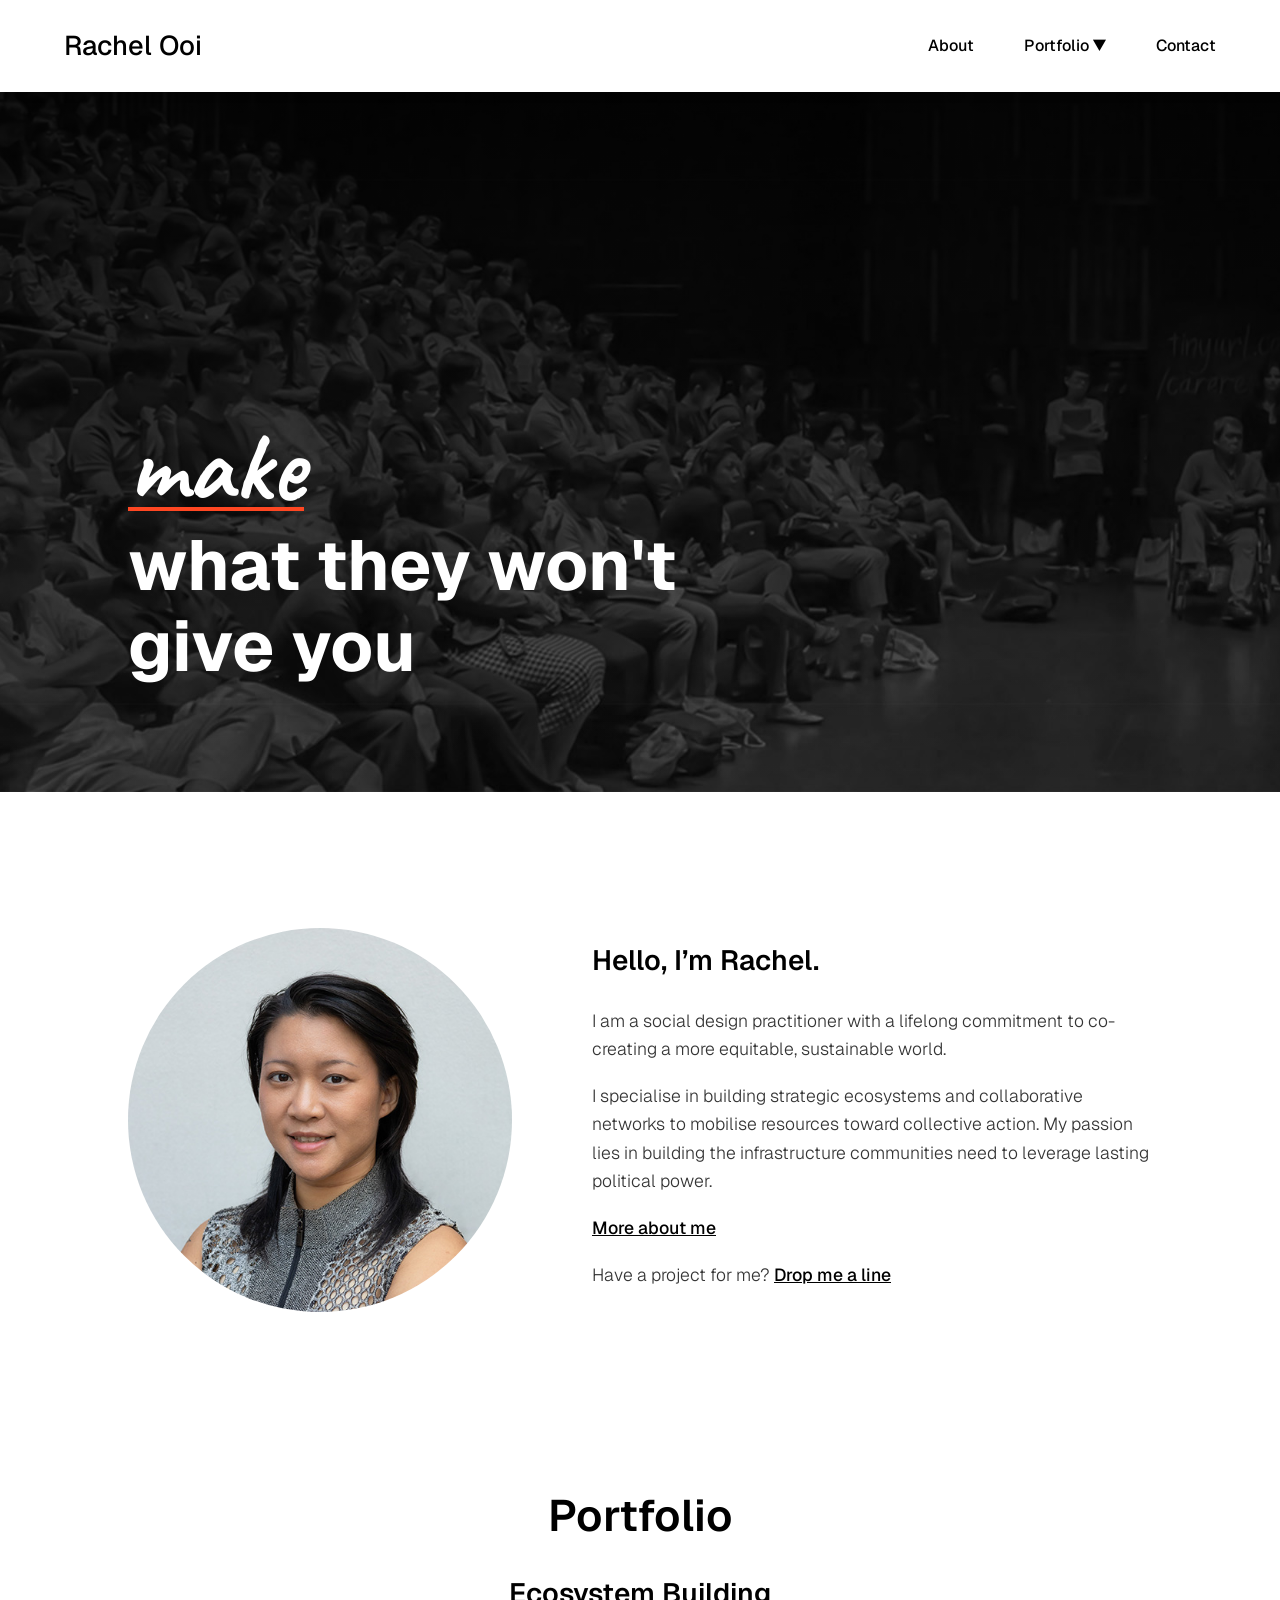
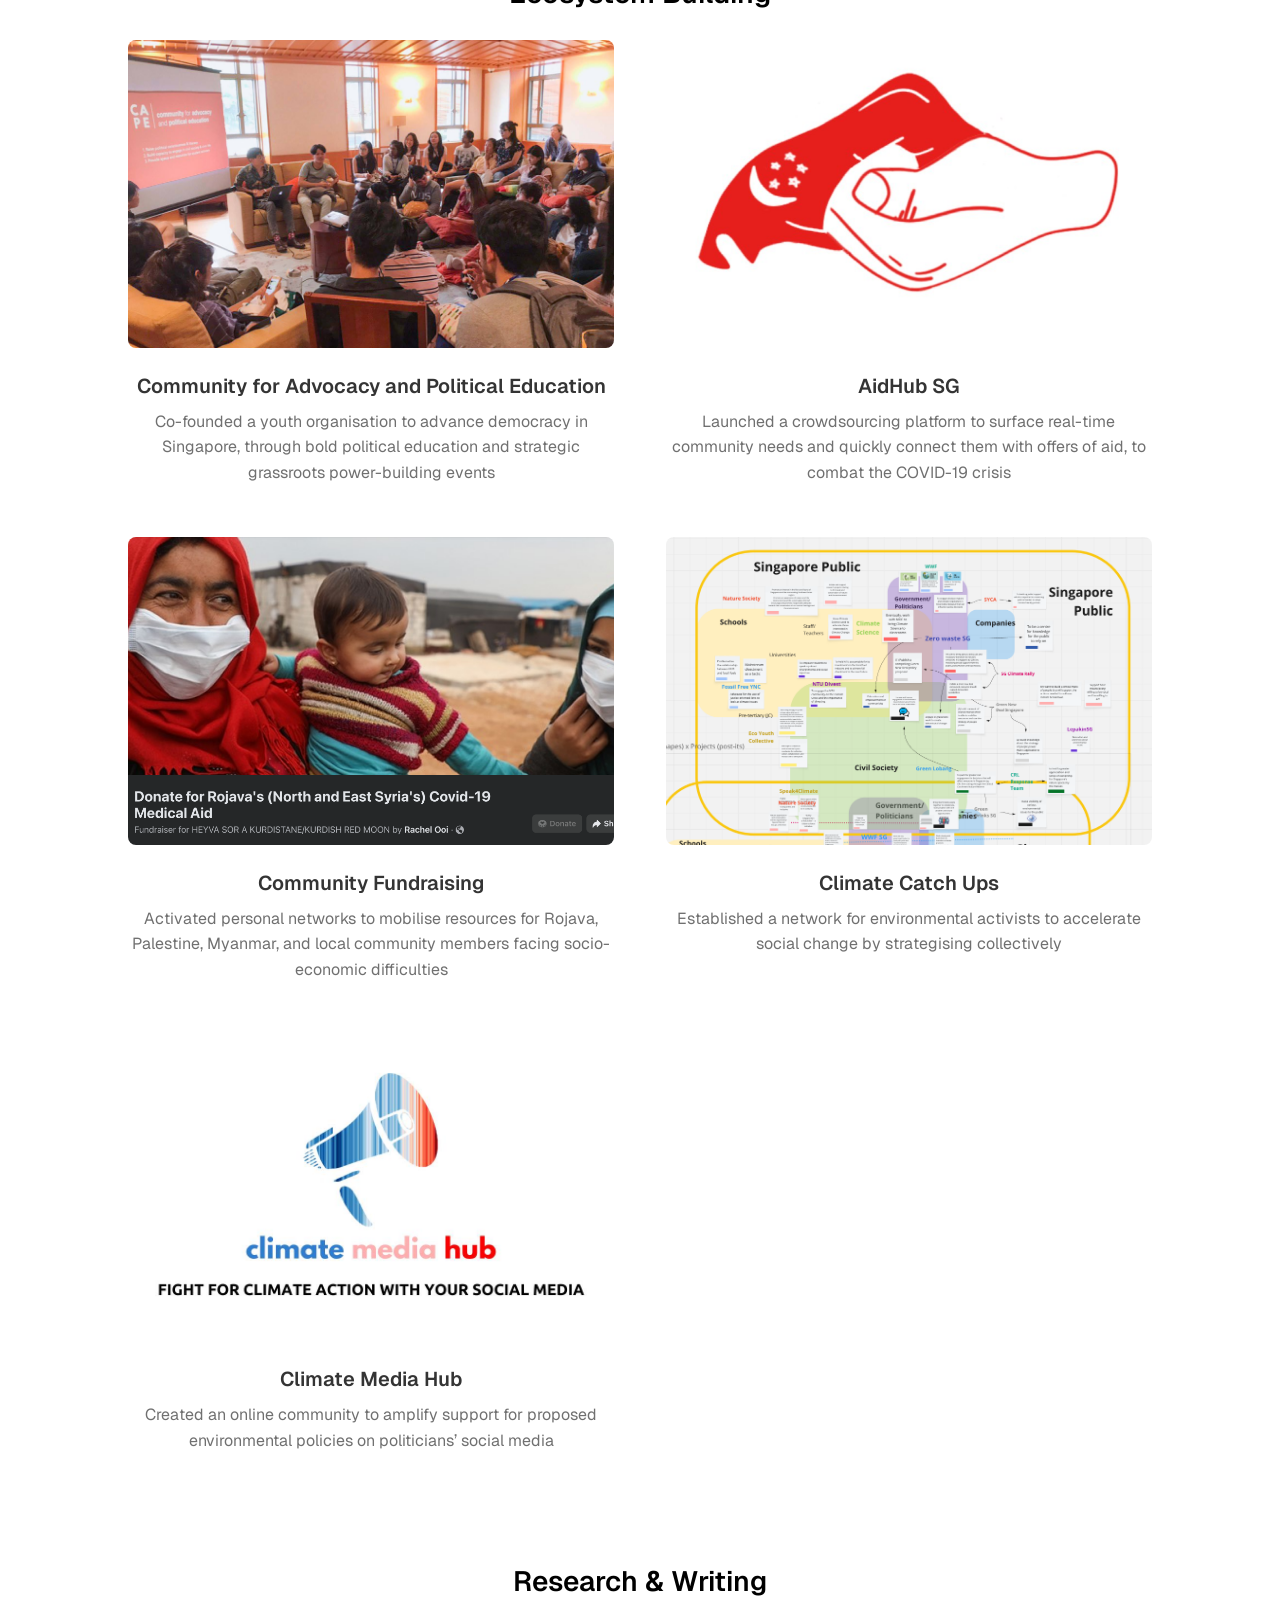
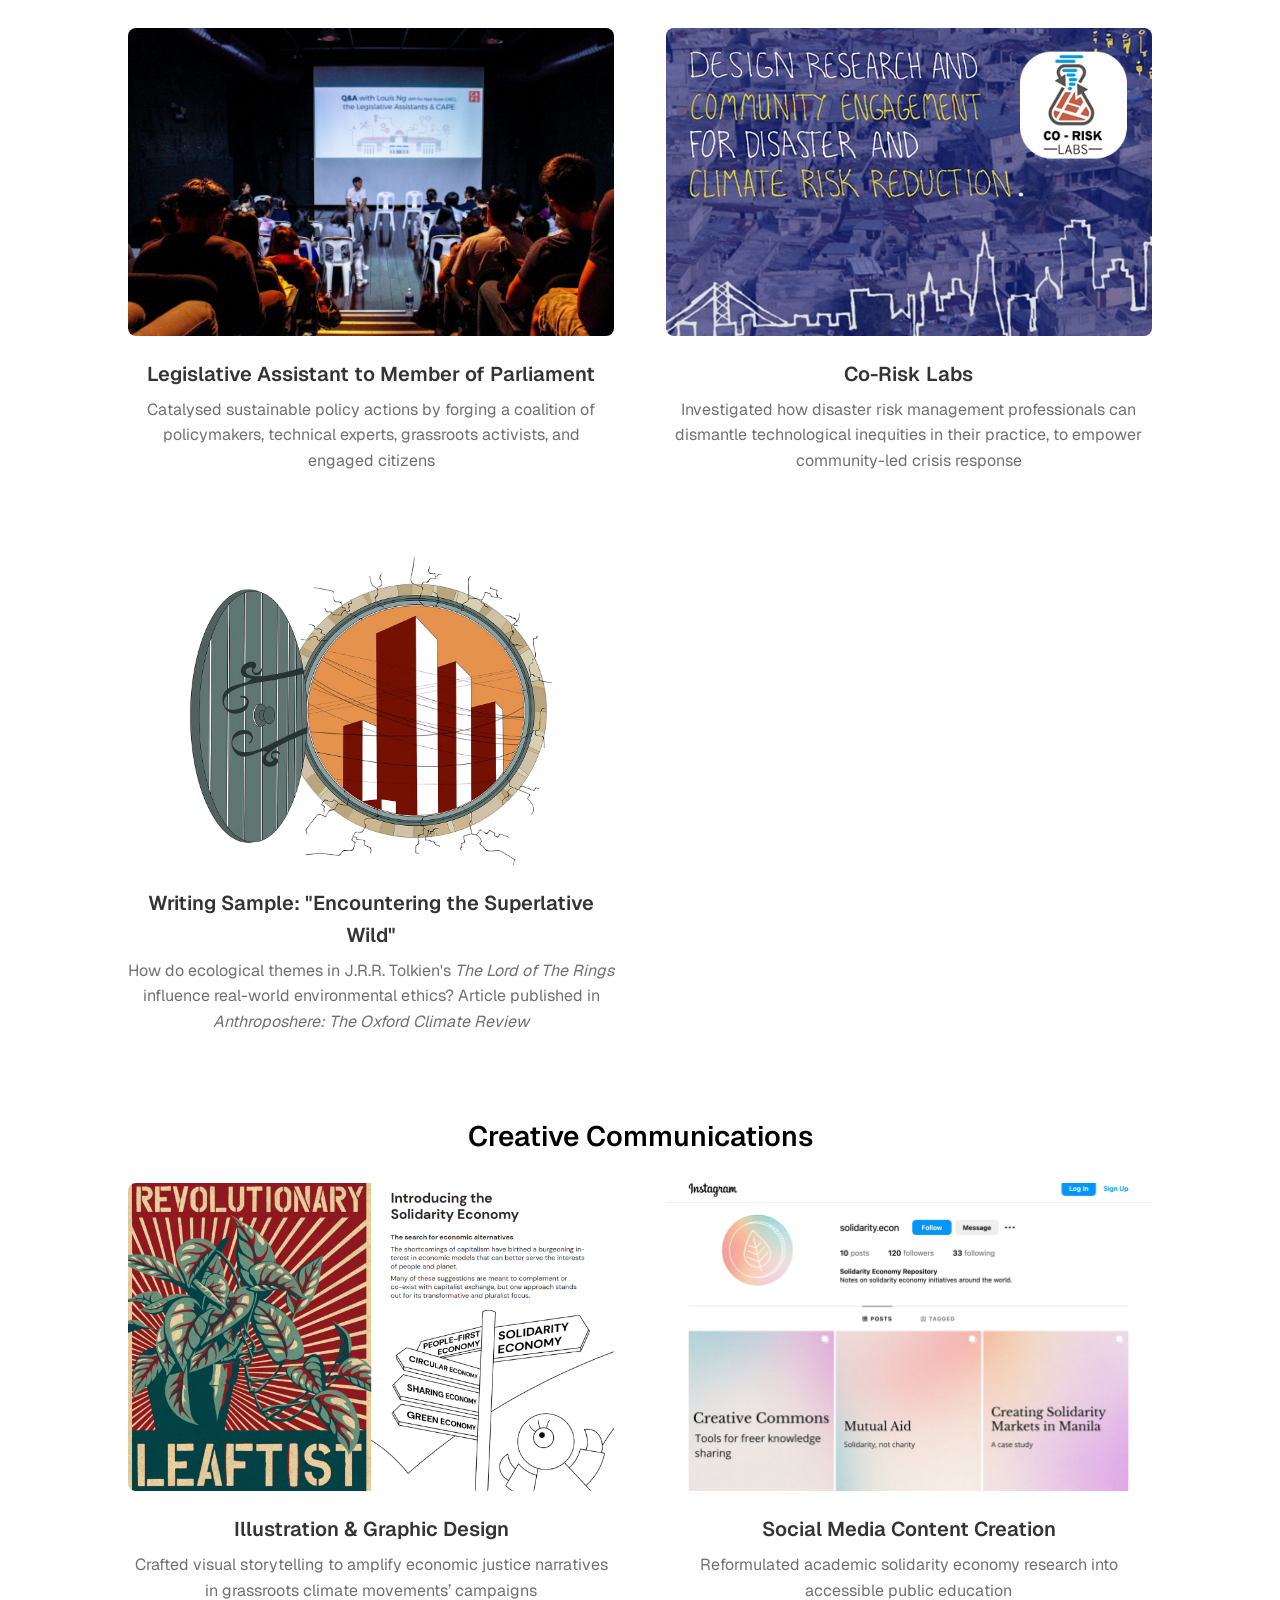
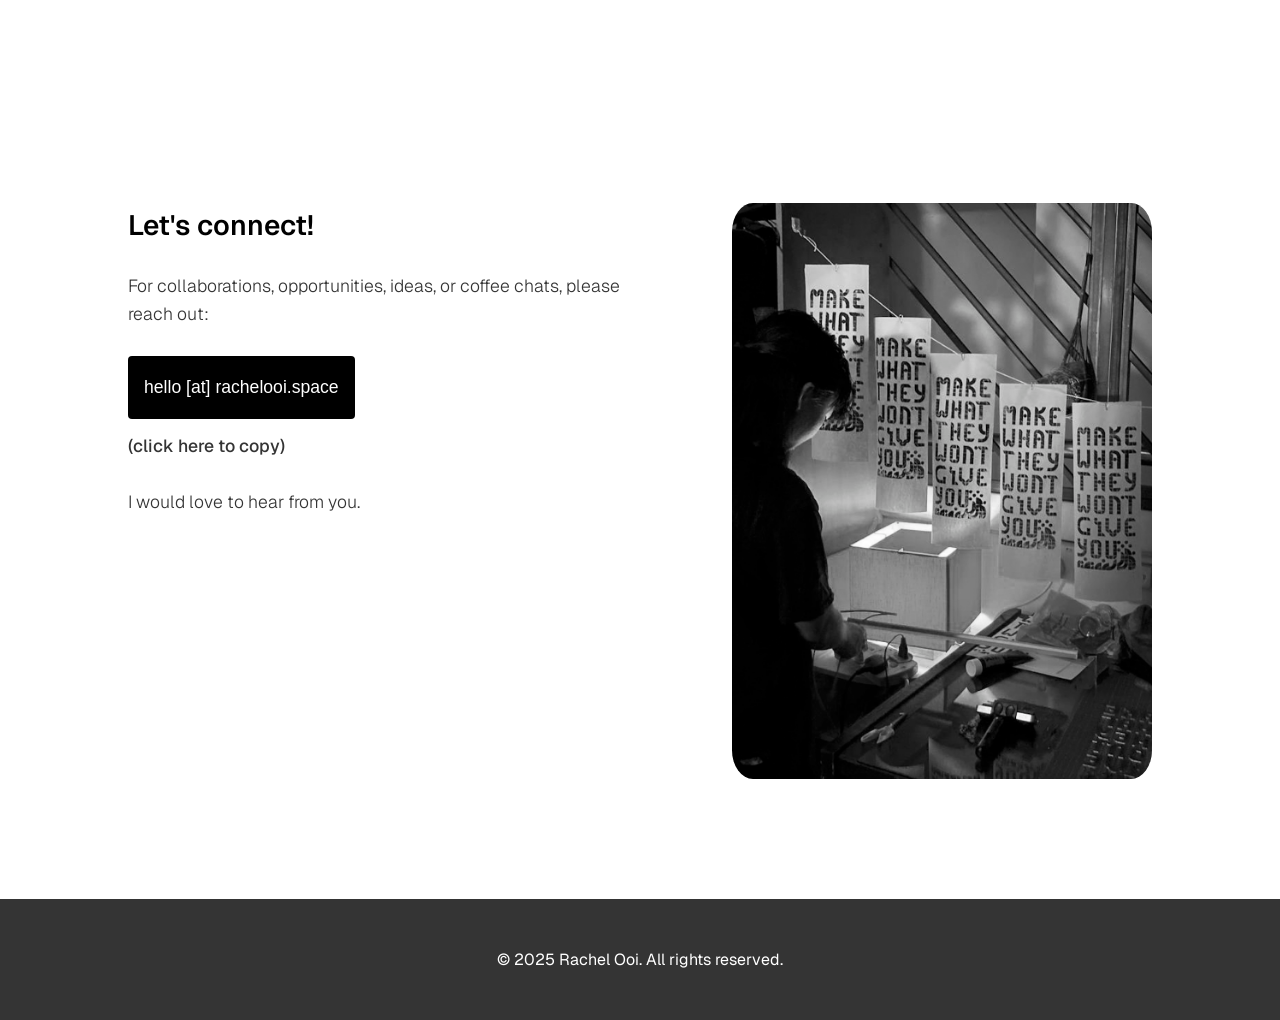
==== index.html @ 589a6d19 "Add image carousel for LA page Add images, carousel, and some content. Also modify CAPE page slightl" ====
<!DOCTYPE html>
<html lang="en">
<head>
    <meta charset="UTF-8">
    <meta name="viewport" content="width=device-width, initial-scale=1.0">
    <title>Rachel Ooi</title>
    <link rel="stylesheet" href="style.css">
    <link rel="preconnect" href="https://fonts.googleapis.com">
    <link rel="preconnect" href="https://fonts.gstatic.com" crossorigin>
    <link href="https://fonts.googleapis.com/css2?family=Caveat:wght@400..700&family=Geist:wght@100..900&display=swap" rel="stylesheet">   
</head>
<body>
    
    <div id="header-container">
       <div id="header"></div>
    </div>

    <!-- Hero banner -->
    <section class="hero-banner">
        <img src="banner.jpg" alt="Black and white image of a packed auditorium" class="hero-image">
        <div class="hero-overlay"></div>
        <div class="hero-content">
            <h1 class="underlined-placeholder">make</h1>
            <h1 class="animated-text" id="animatedText">make</h1>
            <h1>what they won't<br>give you</h1>
        </div>
    </section>

    <!-- Text Sections -->
    <section class="text-section" id="about">
        <div class="headshot">
            <img src="Headshot_500.jpg" alt="portrait of a smiling woman with shoulder-length black hair against a clean grey backdrop" class="headshot-image">
        </div>
        <div class="content">
            <h2>Hello, I’m Rachel.</h2>
            <p>I am a social design practitioner with a lifelong commitment to co-creating a more equitable, sustainable world.</p>
            <p>I specialise in building strategic ecosystems and collaborative networks to mobilise resources toward collective action. My passion lies in building the infrastructure communities need to leverage lasting political power.</p>
            <p><a class="link" href="about.html">More about me</a></p>
            <p>Have a project for me? <a href="#contact" class="link">Drop me a line</a></p>
        </div>
    </section>

    <section class="text-section" id="projects">
        <div class="content portfolio-box">
            <h1 id="portfolio">Portfolio</h1>
            <h2 class="project-category" id="ecosystem-building">Ecosystem Building</h2>

                <div class="project-box">

                    <div class="project-item">
                        <a href="cape.html" class="project-link">
                            <img src="Assets/CAPE/Sharing session.jpeg" alt="a lounge full of students seated around a projector, the slides introduce 'community for advocacy and political education' and state its mission" class="project-img">
                            <div class="project-name">Community for Advocacy and Political Education</div>
                            <div class="project-byline">Co-founded a youth organisation to advance democracy in Singapore, through bold political education and strategic grassroots power-building events</div>
                        </a>
                    </div>
                    
                    <div class="project-item">
                        <a href="aidhub.html" class="project-link coming-soon">
                            <img src="Assets/Mutual Aid Hub SG/aidhub_logo.png" alt="screenshot of an online site listing aid initiatives, with buttons to submit initiatives and filter listings by category" class="project-img">
                            <!--Under Construction-->
                            <div class="construction-overlay">
                                <div class="construction-content">
                                    <span class="cone-icon">🚧</span>
                                    <div class="construction-text">COMING SOON</div>
                                    <div class="sub-text">page under construction</div>
                                </div>
                            </div>    
                            <div class="project-name">AidHub SG</div>
                            <div class="project-byline">Launched a crowdsourcing platform to surface real-time community needs and quickly connect them with offers of aid, to combat the COVID-19 crisis</div>
                        </a>
                    </div>
                    
                    <div class="project-item">
                        <a href="fundraising.html" class="project-link">
                            <img src="Assets/Community Fundraising/cover rojava_cropped.png" alt="screenshot of a fundraising page, with an image of two women wearing hijabs and medical face masks. The older woman is carrying a child. The caption reads 'Donate for Rojava's (North and East Syria's) Covid-19 Medical Aid: Fundraiser for HEYVA SOR A KURDISTANE/KURDISH RED MOON by Rachel Ooi'" class="project-img">
                            <!--Under Construction-->
                            <div class="construction-overlay">
                                <div class="construction-content">
                                    <span class="cone-icon">🚧</span>
                                    <div class="construction-text">COMING SOON</div>
                                    <div class="sub-text">page under construction</div>
                                </div>
                            </div>                                
                            <div class="project-name">Community Fundraising</div>
                            <div class="project-byline">Activated personal networks to mobilise resources for Rojava, Palestine, Myanmar, and local community members facing socio-economic difficulties</div>
                        </a>
                    </div>

                    <div class="project-item">
                        <a href="climatecatchups.html" class="project-link">
                            <img src="Assets/Climate Catch Ups/Screenshot_cropped - Miro.png" alt="screenshot of an ecosystem mapping exercise for Singapore's environmental advocacy organisations" class="project-img">
                            <!--Under Construction-->
                            <div class="construction-overlay">
                                <div class="construction-content">
                                    <span class="cone-icon">🚧</span>
                                    <div class="construction-text">COMING SOON</div>
                                    <div class="sub-text">page under construction</div>
                                </div>
                            </div>    
                            <div class="project-name">Climate Catch Ups</div>
                            <div class="project-byline">Established a network for environmental activists to accelerate social change by strategising collectively</div>
                        </a>
                    </div>

                    <div class="project-item">
                        <a href="climatemediahub.html" class="project-link">
                            <img src="Assets/Climate Media Hub/87817449_10214930302324822_638226569613017088_n.jpg" alt="logo of a megaphone overlaid with climate warming stripes representing Earth’s increasing average temperature" class="project-img">
                            <!--Under Construction-->
                            <div class="construction-overlay">
                                <div class="construction-content">
                                    <span class="cone-icon">🚧</span>
                                    <div class="construction-text">COMING SOON</div>
                                    <div class="sub-text">page under construction</div>
                                </div>
                            </div>    
                            <div class="project-name">Climate Media Hub</div>
                            <div class="project-byline">Created an online community to amplify support for proposed environmental policies on politicians’ social media</div>
                        </a>
                    </div>

                </div>

            <h2 class="project-category" id="research-writing">Research & Writing</h2>

                <div class="project-box">

                    <div class="project-item">
                        <a href="la.html" class="project-link">
                            <img src="Assets/LA/Jan 2018-Parliament 101.jpeg" alt="a packed auditorium with a man seated at the front. The slides behind him say'Q&A with Louis Ng (MP for Nee Soon GRC), the Legislative Assistants & CAPE'" class="project-img">
                            <div class="project-name">Legislative Assistant to Member of Parliament</div>
                            <div class="project-byline">Catalysed sustainable policy actions by forging a coalition of policymakers, technical experts, grassroots activists, and engaged citizens</div>
                        </a>
                    </div>
                    
                    <div class="project-item">
                        <a href="co-risklabs.html" class="project-link">
                            <img src="Assets/Co-Risk Labs/CRL cover.png" alt="graphic of a town overlaid with the words 'DESIGN RESEARCH AND COMMUNITY ENGAGEMENT FOR DISASTER AND CLIMATE RISK REDUCTION' and a logo that resembles a test tube constructed with arrows" class="project-img">
                            <div class="project-name">Co-Risk Labs</div>
                            <div class="project-byline">Investigated how disaster risk management professionals can dismantle technological inequities in their practice, to empower community-led crisis response</div>
                        </a>
                    </div>

                    <div class="project-item">
                        <a href="https://www.anthroposphere.co.uk/post/encountering-the-superlative-wild" target="_blank" class="project-link">
                            <img src="Assets/LOTR/230517_f097cd18d3784624867448c9829cd9c8~mv2_d_3508_2480_s_4_2.avif" alt="illustration of a round hobbit door opening to reveal a city crossed with wires" class="project-img">
                            <div class="project-name">Writing Sample: "Encountering the Superlative Wild"</div>
                            <div class="project-byline">How do ecological themes in J.R.R. Tolkien's <i>The Lord of The Rings</i> influence real-world environmental ethics? Article published in <i>Anthroposhere: The Oxford Climate Review</i></div>
                        </a>
                    </div>

                </div>

            <h2 class="project-category" id="creative-comms">Creative Communications</h2>

                <div class="project-box">

                    <div class="project-item">
                        <a href="illustrationdesign.html" class="project-link">
                            <img src="Assets/Creative Communication/cover illustration.png" alt="The left half of the image is a red, yellow, and green poster of a houseplant drawn in the style of vintage communist posters from China, titled 'REVOLUTIONARY LEAFTIST'. The right half of the image is the first page of a zine titled 'Introducing the Solidarity Economy' with descriptive text accompanied by simple illustrations of goofy characters" class="project-img">
                            <!--Under Construction-->
                            <div class="construction-overlay">
                                <div class="construction-content">
                                    <span class="cone-icon">🚧</span>
                                    <div class="construction-text">COMING SOON</div>
                                    <div class="sub-text">page under construction</div>
                                </div>
                            </div>    
                            <div class="project-name">Illustration & Graphic Design</div>
                            <div class="project-byline">Crafted visual storytelling to amplify economic justice narratives in grassroots climate movements’ campaigns</div>
                        </a>
                    </div>

                    <div class="project-item">
                        <a href="contentcreation.html" target="_blank" class="project-link">
                            <img src="Assets/Creative Communication/cover social media.png" alt="screenshot of an Instagram profile named '@solidarity.econ' with posts titled 'Creative Commons', 'Mutual Aid', and 'Creating Solidarity Markets in Manila'" class="project-img">
                            <!--Under Construction-->
                            <div class="construction-overlay">
                                <div class="construction-content">
                                    <span class="cone-icon">🚧</span>
                                    <div class="construction-text">COMING SOON</div>
                                    <div class="sub-text">page under construction</div>
                                </div>
                            </div>    
                            <div class="project-name">Social Media Content Creation</div>
                            <div class="project-byline">Reformulated academic solidarity economy research into accessible public education </div>
                        </a>
                    </div>

                </div>

            <!-- template block
            <h2 class="project-category" id="fundraising">project-category</h2>

                <div class="project-box">

                    <div class="project-item">
                        <a href="" class="project-link">
                            <img src="" alt="" class="project-img">
                            <div class="project-name">x</div>
                            <div class="project-byline"></div>
                        </a>
                    </div>
                    
                </div>
            -->


        </div>
    </section>

    <!-- Contact Section -->
    <section class="text-section" id="contact">
        <div class="content">
            <h2>Let's connect!</h2>
            <p>For collaborations, opportunities, ideas, or coffee chats, please reach out:<br><br></p>
            <button id="contact-btn" class="contact-btn">contact me</button><p id="copy-text">(click here to copy)</p>
            <p><br>I would love to hear from you.</p>
        </div>
        <div class="end">
            <img src="printing_cropped.png" alt="photo of Rachel in her home studio printing a series of posters with the words 'MAKE WHAT THEY WON'T GIVE YOU', using a printing press she made from Legos" class="end-image">
        </div>

    </section>

    <div id="footer"></div>
    
    <button id="back-to-top" title="Back to Top">↑</button>

    <script src="script.js"></script>
</body>
</html>
---- style.css ----
/* style.css */
/* Reset & Base Styles */
* {
    margin: 0;
    padding: 0;
    box-sizing: border-box;
}

html {
  scroll-padding-top: 100px; /* Height of your navbar + 5-10px extra */
}

:root {
    --primary: #000000;
    --secondary: #707070;
    --dark: #343434;
    --light: #ffffff;
    --accent1: #ff4722;
    --accent2: #4ecdc4; /* unused */
}

body {
    font-family: 'Geist', Arial, sans-serif;
    line-height: 1.6;
    color: var(--dark);
    background-color: var(--light);
    margin: 0;
    min-height: 100vh;
    display: flex;
    flex-direction: column;
}

/* Header Styles */

#header-container {
    position: sticky;
    top: 0;
    z-index: 1001;
    width: 100%;
}

header {
    background-color: white;
    position: sticky;
    top: 0;
    z-index: 1001;
    box-shadow: 0 2px 10px rgba(0,0,0,0.1);
}

nav {
    display: flex;
    justify-content: space-between;
    align-items: center;
    padding: 1.5rem 5%;
    max-width: 1400px;
    margin: 0 auto;
}

.logo {
    font-size: 1.7rem;
    font-weight: 500;
    color: var(--primary);
    text-decoration: none;
}

.logo:hover {
    color: var(--accent1);
}
    
.nav-links {
    display: flex;
    list-style: none;
    gap: 50px;
}

.nav-links a {
    text-decoration: none;
    color: var(--primary);
    font-weight: 500;
}

.nav-links a:hover {
    color: var(--accent1);
}

/* Dropdown Base */
.dropdown {
    position: relative;
    display: flex;
    align-items: center;    
}

.dropdown-link {
    text-decoration: none; 
    color: var(--primary); 
    font-weight: 500; 
}

.dropdown-link:hover {
    color: var(--accent1);
}

.dropdown-toggle {
    background: none;
    border: none;
    padding: 0;
    cursor: pointer;
    font: inherit;
    display: inline-flex;
    align-items: center;
    color: var(--primary); 
}

.dropdown-toggle:focus {
    outline: none;
}

.dropdown-toggle:hover {
    color: var(--accent1);
}

/* Hidden by default */
.dropdown-menu {
    display: none;
    flex-direction: column;
    position: absolute;
    top: 36px; /* sits just under navbar */
    left: 50%;   /* start from the middle of parent <li> */
    transform: translateX(-50%); /* shift back by half its width so it's centered */
    background: white;
    list-style: none;
    padding: 0.5rem 0;
    margin: 0;
    min-width: 180px;
    border-radius: 8px; 
    z-index: 1000;
    text-align: center;
    transition: 0.1s ease-in-out;
    box-shadow: 0 5px 15px rgba(0,0,0,0.1);
}

/* Caret */
.caret {
    font-size: 1rem;
    transition: none;
}

/* Dropdown items */
.dropdown-menu li {
    margin: 0;
}

.dropdown-menu a {
    display: block;
    padding: 0.7rem 1rem;
    color: var(--primary);
    text-decoration: none;
    white-space: nowrap;
    cursor: pointer;
}

.dropdown-menu a:hover {
    background: var(--light);
    color: var(--accent1);
}



/* Show on hover (desktop only) */
@media (min-width: 769px) {
    .dropdown:hover .dropdown-menu {
        display: block;
    }
  /* Bridge the gap caused by top:36px to move dropdown-menu lower*/
    .dropdown:hover::before {
        content: "";
        position: absolute;
        top: 100%;
        left: 0;
        height: 36px; /* matches your gap */
        width: 100%;
    }

    .dropdown:hover button{
        color: var(--accent1);
    }
}

/* Mobile styles */
@media (max-width: 768px) {
    
    .dropdown {
        display: flex;
        flex-direction: column;
        align-items: center;
    }

    .dropdown-menu {
        position: static;
        transform: none;
        box-shadow: none;
        background: var(--light);
        width: 100%;
        left: 0;
    }

    .dropdown.active .dropdown-menu {
        display: block;
    }

    .dropdown.active button {
        color: var(--accent1);
    }

    .dropdown-menu.dropdown-menu a{
        font-size: clamp(1.5rem, 2vw, 2.5rem);
        padding: 0;
    }

    .dropdown-menu a:hover {
        background: var(--light);
        color: var(--accent1);
    }
}

.link {
    font-weight: 500;
    text-decoration: underline;
    color: var(--primary);
}

.link:hover{
    cursor: pointer;
    color: var(--accent1);
}

.hamburger {
    display: none;
    cursor: pointer;
    background: transparent;
    border: none;
    width: 40px;
    height: 40px;
    position: relative;
    z-index: 1000;
}

.hamburger span {
    display: block;
    width: 30px;
    height: 3px;
    background: var(--primary);
    margin: 6px 0;
    border-radius: 3px;
    transition: all 0.4s cubic-bezier(0.68, -0.55, 0.27, 1.55);
    transform-origin: center;
}

/* Hamburger animation when active */
.hamburger.active span:nth-child(1) {
    transform: translateY(9px) rotate(45deg);
    background: var(--accent1);
}

.hamburger.active span:nth-child(2) {
    opacity: 0;
    transform: scale(0);
}

.hamburger.active span:nth-child(3) {
    transform: translateY(-9px) rotate(-45deg);
    background: var(--accent1);
}

/* Hero Banner */
.hero-banner {
  position: relative;
  height: 90vh; /* Adjustable height */
  max-height: 700px; /* Prevents excessive height on large screens */
  min-height: 600px; /* Minimum height */
  overflow: hidden;
  margin-bottom: 4rem; /* Creates space for next section */
}

.hero-image {
  position: absolute;
  width: 100%;
  height: 100%;
  object-fit: cover;
  z-index: 1;
}

.hero-overlay {
  position: absolute;
  top: 0;
  left: 0;
  width: 100%;
  height: 100%;
  background: linear-gradient(
    to bottom, 
    rgba(0,0,0,0.7) 0%, 
    rgba(0,0,0,0.3) 50%,
    transparent 100%
  );
  z-index: 2;
}

.hero-content {
  position: absolute;
  bottom: 15%; /* Positions content above bottom */
  left: 10%;
  max-width: 650px;
  color: white;
  z-index: 3;
  padding-right: 2rem;
}


.hero-content h1 {
  font-size: clamp(3rem, 5.5vw, 4.5rem);
  line-height: 1.15;
}

.underlined-placeholder.underlined-placeholder {
    color: transparent;
    font-family: 'Caveat', cursive;
    font-size: clamp(6rem, 8vw, 10rem);
    text-decoration: underline;
    text-decoration-color: var(--accent1);
    text-decoration-thickness: 4px;
    text-underline-offset: 8px;
    white-space: nowrap;
    font-weight: 700;
}

/*Chained selector to itself to increase specificity and override size of h1*/

.animated-text.animated-text {
    position: absolute;
    top: 0;
    left: 0;
    width: 0;
    overflow: hidden;
    white-space: nowrap;
    color: white;
    font-family: 'Caveat', cursive;
    font-size: clamp(6rem, 8vw, 10rem);
    font-weight: 700;
}

@keyframes handwriting {
    from { width: 0; }
    to { width: 100%; }
}


/* Text Sections */
.text-section {
    display: block;
    padding: 4.5rem 10%;
}

.content {
    max-width: 1400px;
    margin: 0 auto;
}


#portfolio {
    font-weight: 600;
    font-size: clamp(2.75rem, 3vw, 3.5rem);
    text-align: center;
    padding-bottom: 20px;
    color: var(--primary);
}

h2 {
    font-size: clamp(1.75rem, 2vw, 2.5rem);
    margin-bottom: 1.5rem;
    color: var(--primary);
    font-weight: 580;
}

.text-section p {
    margin-bottom: 1.2rem;
    font-weight: 300;
    font-size: clamp(1.1rem, 1.25vw, 1.3rem);
}

.project-category {
    text-align: center;
    color: var(--primary);
}

.text-section button {
    font-weight: 300;
    font-size: clamp(1.1rem, 1.25vw, 1.3rem);
}

/* Text section grid layouts */

#about {
    display: flex;
    gap: 80px;
    align-items: center;
    margin-bottom: 7%;
}

.content {
    flex: 75%;
}

.headshot {
    flex: 25%;
}

.headshot-image {
    border-radius: 50%;
    aspect-ratio: 1/1;
    height: clamp(300px, 30vw, 500px);
    object-fit: cover;
    margin: 0 auto;
    transition: height 0.3s ease;
}

#contact {
    display: flex;
    gap: 80px;
    align-items: top;
    padding-top: 3rem;
    padding-bottom: 7rem;
}

#contact p {
    margin: 0;
}

.end {
    flex: 25%;
}

.end-image {
    border-radius: 5%;
    height: clamp(200px, 45vw, 600px);
    object-fit: cover;
    margin: 0 auto;
    transition: height 0.3s ease;
}

/* Project tiles layouts */

#projects {
    padding-top: 0;
}

.project-box {
    display: grid;
    gap: 4vw;
    padding-bottom: 80px;
    grid-template-columns: 1fr 1fr;
    grid-auto-rows: 1fr;
}

.project-item {
    min-width: 300px;
    max-width: 550px;
    display: flex;
    border-radius: 8px;
    background: #ffffff;
    transition: transform 0.3s ease;
}

.project-item:hover, 
.project-item:active {
    transform: translateY(-5px);
}

.project-link {
    display: flex;
    flex-direction: column;
    align-items: center;
    text-align: center;
    padding: 0;
    text-decoration: none;
    color: var(--dark);
    width: 100%;
}

.project-img {
    width: 100%;
    aspect-ratio: 1.58/1;
    object-fit: cover;
    border-radius: 8px;
    margin-bottom: 15px;
}

.project-name {
    font-weight: 600;
    margin: 7px 0;
    font-size: 1.25rem;
    color: var(--dark);
}

.project-byline {
    color: var(--secondary);
    font-size: 1rem;
}

/* Under Construction */

.construction-overlay {
    position: absolute;
    top: 0;
    left: 0;
    width: 100%;
    height: 100%;
    display: flex;
    flex-direction: column;
    align-items: center;
    justify-content: center;
    color: #fff;
    text-align: center;
    cursor: pointer;
}

.construction-content {
    background: rgba(0, 0, 0, 0.7);
    padding: 25px;
    border-radius: 8px;
    max-width: 80%;
    backdrop-filter: blur(5px);
    border: 2px solid rgba(255, 204, 0, 0.5);
    animation: pulse 2s infinite;
}

.cone-icon {
    font-size: 40px;
    margin-bottom: 15px;
    display: block;
    text-align: center;
}

.construction-text {
    font-size: 24px;
    font-weight: bold;
    margin-bottom: 8px;
    letter-spacing: 1px;
    color: #ffcc00;
}

.sub-text {
    font-size: 14px;
    opacity: 0.9;
}

/* Contact Button */

.contact-btn {
    border: 0;
    display: inline-block;
    padding: 1.3rem 1rem;
    background-color: var(--primary);
    color: white;
    text-decoration: none;
    border-radius: 4px;
    transition: background 0.3s;
    font-weight: 300;
    font-size: clamp(1.1rem, 1.25vw, 1.3rem);
}

.contact-btn:hover {
    background-color: var(--accent1);
}

#copy-text {
    display: block;
    padding: 0.8rem 0 0 0;    
    cursor: pointer; 
    font-weight: 500;
}

/* back to top button */

#back-to-top {
  position: fixed;
  bottom: 20px;
  right: 20px;
  padding: 10px 15px;
  font-size: 18px;
  background-color: var(--secondary);
  color: white;
  border: none;
  border-radius: 50%;
  box-shadow: 0 2px 5px rgba(0, 0, 0, 0.2);
  cursor: pointer;
  display: none; /* Initially hidden */
  z-index: 1000; /* Ensure it stays above other elements */
}

#back-to-top:hover {
  background-color: var(--accent1);
}

/* Footer */
footer {
    background-color: var(--dark);
    color: white;
    text-align: center;
    padding: 3rem;
}


/* Project Page - Reused for About Page*/

.project-page {
    padding: 3rem 25%;
}

.project-page h1 {
    font-size: 2.5rem;
    color: var(--primary);
    font-weight: 500;
    line-height: 1.3;
}

.project-page h2 {
    font-size: clamp(1.4rem, 1.5vw, 2rem);
    color: var(--secondary);
    font-weight: 400;
    line-height: 1.5;
    margin-bottom: 0;
}

.project-page h3 {
    line-height: 1.5;
    font-weight: 500;
    color: var(--primary);
    margin: 0;
    font-size: clamp(1.75rem, 2vw, 2.25rem);
}

.project-page p {
    line-height: 1.5;
    font-weight: 300;
    color: var(--primary);
    margin: 0;
    font-size: clamp(1.2rem, 1.4vw, 1.8rem);
}

.project-page ul {
    padding-left: 2rem;
}

.project-page li {
    padding-left: 0.5rem;
    line-height: 1.5;
    font-weight: 300;
    color: var(--primary);
    margin: 0;
    font-size: clamp(1.2rem, 1.4vw, 1.8rem);
}

b {
  font-weight: 500;
}

.padding-bottom {
    padding-bottom: 25%;
}

/* Base styles for the about-media section */
.about-media {
    padding: 3rem 20%;
    display: flex;
    justify-content: space-evenly;
    align-items: center;
    flex-wrap: wrap; /* Allow items to wrap on smaller screens */
    gap: 2rem; /* Space between items when they wrap */
}

.headshot-container {
    flex: 0 1 auto;
    max-width: 100%; /* Ensure it doesn't overflow container */
}

.about-headshot {
    max-height: 480px;
    border-radius: 8px;
    width: 100%;
    height: auto;
    display: block; /* Remove any inline spacing */
}

.video-container {
    position: relative;
    width: 100%;
    max-width: 360px; /* Maximum size but will scale down */
    overflow: hidden;
    border-radius: 8px;
    aspect-ratio: 3/4; /* Maintain 360:480 aspect ratio (3:4) */
}

/* Video styling to maintain aspect ratio */
.gallop-video {
    width: 100%;
    height: 100%;
    object-fit: cover; /* Ensure video fills container while maintaining aspect ratio */
}

/* Video overlay for contrast reduction */
.video-overlay {
    position: absolute;
    top: 0;
    left: 0;
    width: 100%;
    height: 100%;
    background-color: #424242;
    opacity: 40%;
    pointer-events: none;
}




/* Project Page Image Carousel */

.carousel-container {
    width: 75%;
    max-width: 1200px;
    margin: 0 auto 10% auto;
    position: relative;
    padding: 30px 0;
}

.carousel {
    position: relative;
    overflow: hidden;
    border-radius: 8px;
    box-shadow: 0 15px 35px rgba(0, 0, 0, 0.2);
    background: #fff;
    padding: 0 0 20px 0;
}

.carousel-track {
    display: flex;
    transition: transform 0.5s ease-in-out;
    height: clamp(450px, 60vh, 600px); 
}

.carousel-slide {
    flex: 0 0 auto;
    height: 100%;
    display: flex;
    justify-content: center;
    align-items: center;
}

.carousel-image {
    height: 100%;
    width: auto;
    max-width: 100%;
    object-fit: contain;
    transition: transform 0.3s ease;
}

.carousel-button {
    position: absolute;
    top: 50%;
    transform: translateY(-50%);
    background: rgba(255, 255, 255, 0.7);
    border: none;
    width: 50px;
    height: 50px;
    border-radius: 50%;
    display: flex;
    justify-content: center;
    align-items: center;
    cursor: pointer;
    transition: all 0.3s ease;
    box-shadow: 0 2px 10px rgba(0, 0, 0, 0.2);
    z-index: 10;
}

.carousel-button:hover {
    background: rgba(255, 255, 255, 1);
    transform: translateY(-50%) scale(1.1);
}

.carousel-button:active {
    transform: translateY(-50%) scale(0.95);
}

.carousel-button.prev {
    left: 15px;
}

.carousel-button.next {
    right: 15px;
}

.carousel-button svg {
    width: 24px;
    height: 24px;
    fill: #2c3e50;
}

.carousel-dots {
    display: flex;
    justify-content: center;
    margin-top: 20px;
}

.carousel-dot {
    width: 12px;
    height: 12px;
    border-radius: 50%;
    background: rgba(44, 62, 80, 0.3);
    margin: 0 5px;
    cursor: pointer;
    transition: all 0.3s ease;
}

.carousel-dot.active {
    background: var(--accent1);
    transform: scale(1.2);
}

.carousel-dot:hover {
    background: var(--dark);
    transform: scale(1.2);
}

/* Project Page document embed */

.document-container {
    width: 800px;
    margin: 0 auto;
    border: 1px solid #e0e0e0;
    border-radius: 8px;
    overflow: hidden;
    box-shadow: 0 2px 10px rgba(0,0,0,0.1);
    margin-bottom: 15%;
}

.responsive-iframe {
    width: 100%;
    height: 600px;
    display: block;
}

/*
.social-links {
    margin-top: 1.5rem;
}

.social-links a {
    color: var(--secondary);
    margin: 0 1rem;
    text-decoration: none;
}
*/

/* Responsive Design */
@media (max-width: 768px) {

    .hero-banner {
    height: 75vh;
    min-height: 400px;
    }
  
    .hero-content {
    left: 5%;
    bottom: 10%;
    padding-right: 5%;
    }
  
    .hero-overlay {
    background: linear-gradient(
      to bottom, 
      rgba(0,0,0,0.7) 0%, 
      rgba(0,0,0,0.4) 70%,
      transparent 100%
    );
    }

    .underlined-placeholder.underlined-placeholder {
    font-size: clamp(5.5rem, 7vw, 9rem);
    }

    .animated-text.animated-text {
    font-size: clamp(5.5rem, 7vw, 9rem);
    }

    .nav { 
        padding: 1rem;
    }
    
    .nav-links a {
        font-size: clamp(2rem, 2.5vw, 3rem);
        color: var(--primary);
    }

    .hamburger {
        display: block;
    }
    
    /* Navigation for mobile */
    .nav-links {
        position: fixed;
        top: 0;
        left: 0;
        width: 100%;
        height: 100vh;
        background: var(--light);
        flex-direction: column;
        justify-content: center;
        align-items: center;
        gap: 2rem;
        transition: transform 0.3s ease-in-out;
        transform: translateX(-100%);
        z-index: 999;
    }
            
    .nav-links.active {
        transform: translateX(0);
    }
            
    .caret {
        font-size: clamp(2rem, 2.5vw, 3rem);
    }

   .logo {
        position: relative;
        z-index: 1001;
   }
    
    .text-section {
        padding: 4rem 1.5rem;
    }

    #about {
        flex-direction: column;
        gap: 30px;
        margin-bottom: 10vh;
    }

    .project-category {
        padding-top: 5%;
        text-align: left;
    }

    .project-box {
        grid-template-columns: 1fr;
        grid-auto-rows: auto;
        gap: 10vh;
        padding: 0px;
        margin-bottom: 10vh;
    }

    .project-link {
    align-items: flex-start;
    text-align: left;
    }

    .project-item {
        min-width: 200px;
    }

    #portfolio {
        text-align: left;
    }

    .portfolio-box {
        padding-bottom: 2rem;
    }

    .project-page {
        padding: 4rem 1.5rem;
    }

    .carousel-container {
        width: 90%;
        margin: 0 auto 10% auto;
        position: relative;
        padding: 30px 0;
    }

    #contact {
        flex-direction: column;
        gap: 30px;
        padding-top: 1rem;
    }

    .end-image {
    height: clamp(200px, 120vw, 600px);
    }

    #copy-text {
    display: block;
    padding: 1rem 0;
    }
    
    .carousel-track {
        height: clamp(200px, 40vh, 400px); 
    }
    
    .carousel-button {
        width: 40px;
        height: 40px;
    }

    .about-media {
        padding: 2rem 1.5rem;
        flex-direction: column; /* Stack items vertically */
    }
    
    .headshot-container, 
    .video-container {
        max-width: 90%;
    }

    .video-overlay {
        opacity: 20%;
    }

    .document-container {
        width: 90%;
    }
    
    .responsive-iframe {
        height: 400px;
    }
}


/* Fallback for browsers that don't support aspect-ratio property */
@supports not (aspect-ratio: 3/4) {
    .video-container {
        height: 0;
        padding-bottom: 133.33%; /* 480/360 = 1.3333 (4:3 ratio) */
    }
    
    .gallop-video {
        position: absolute;
        top: 0;
        left: 0;
    }
}
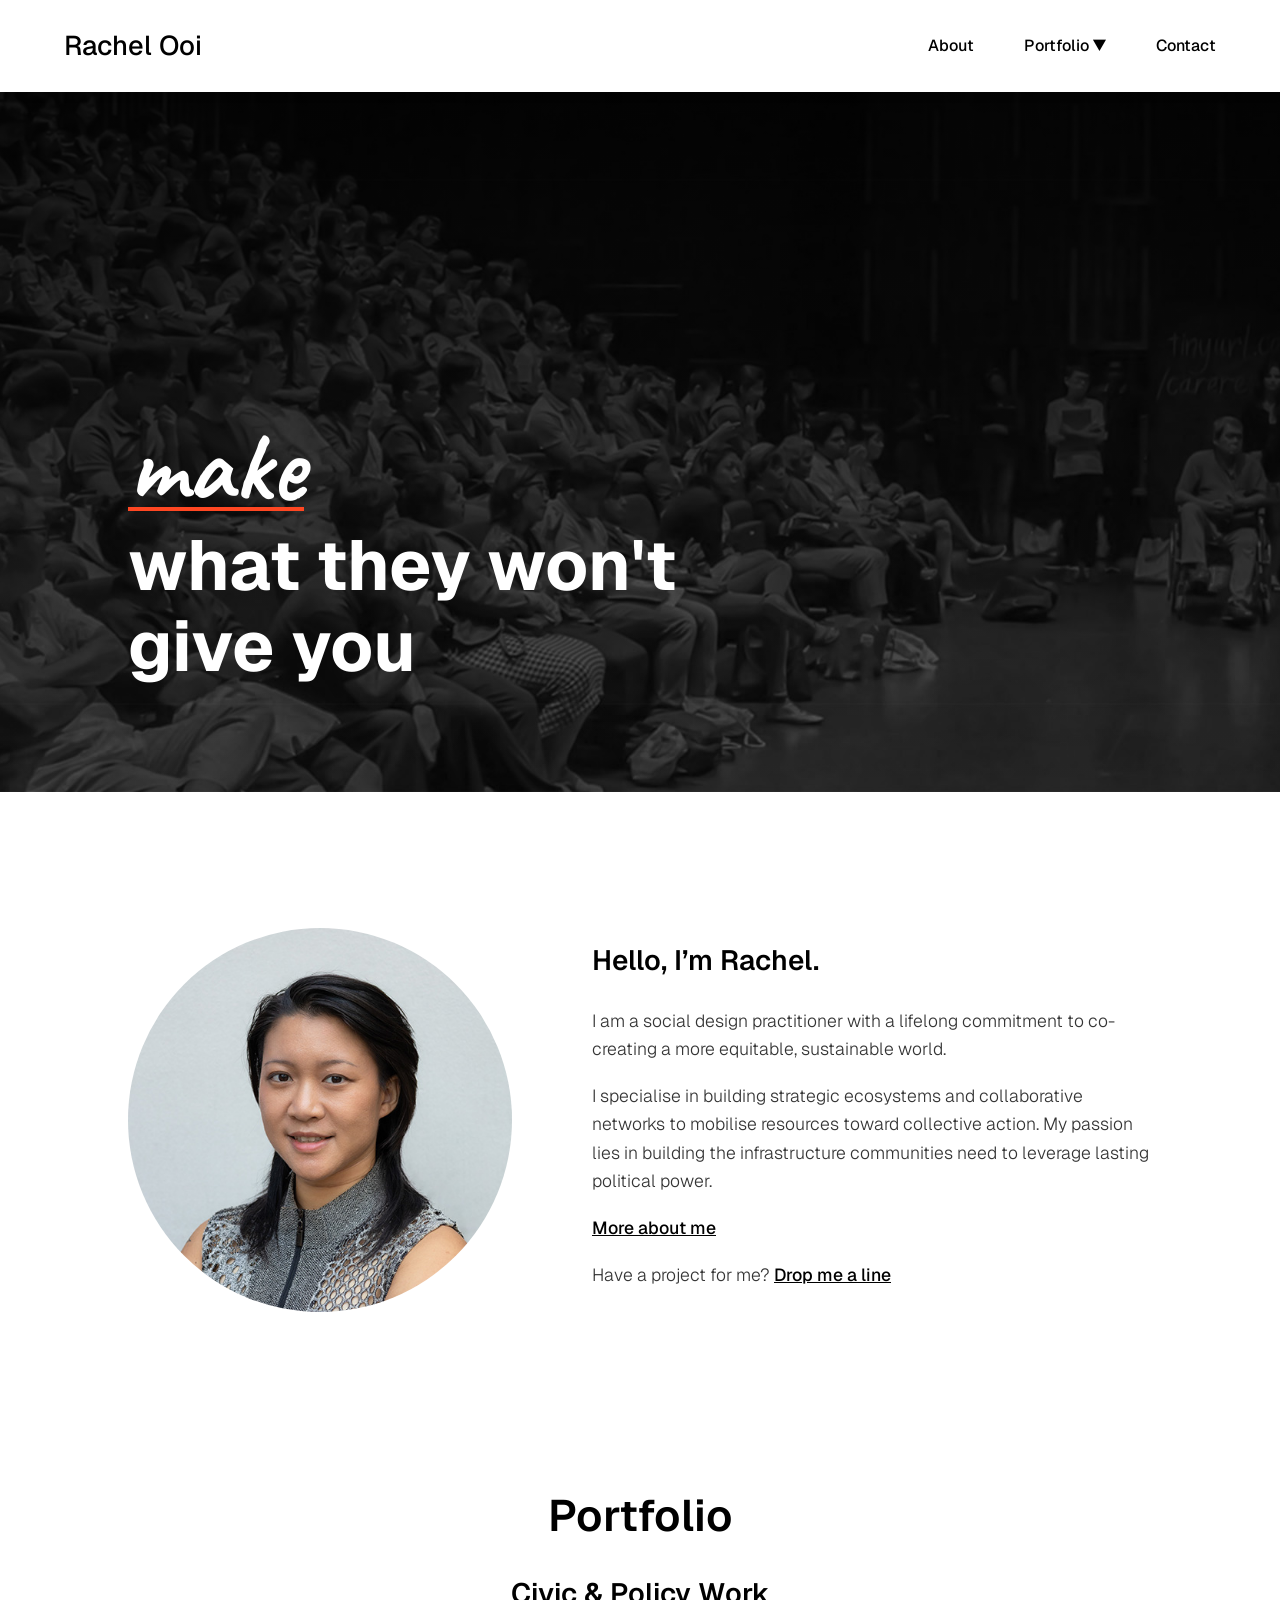
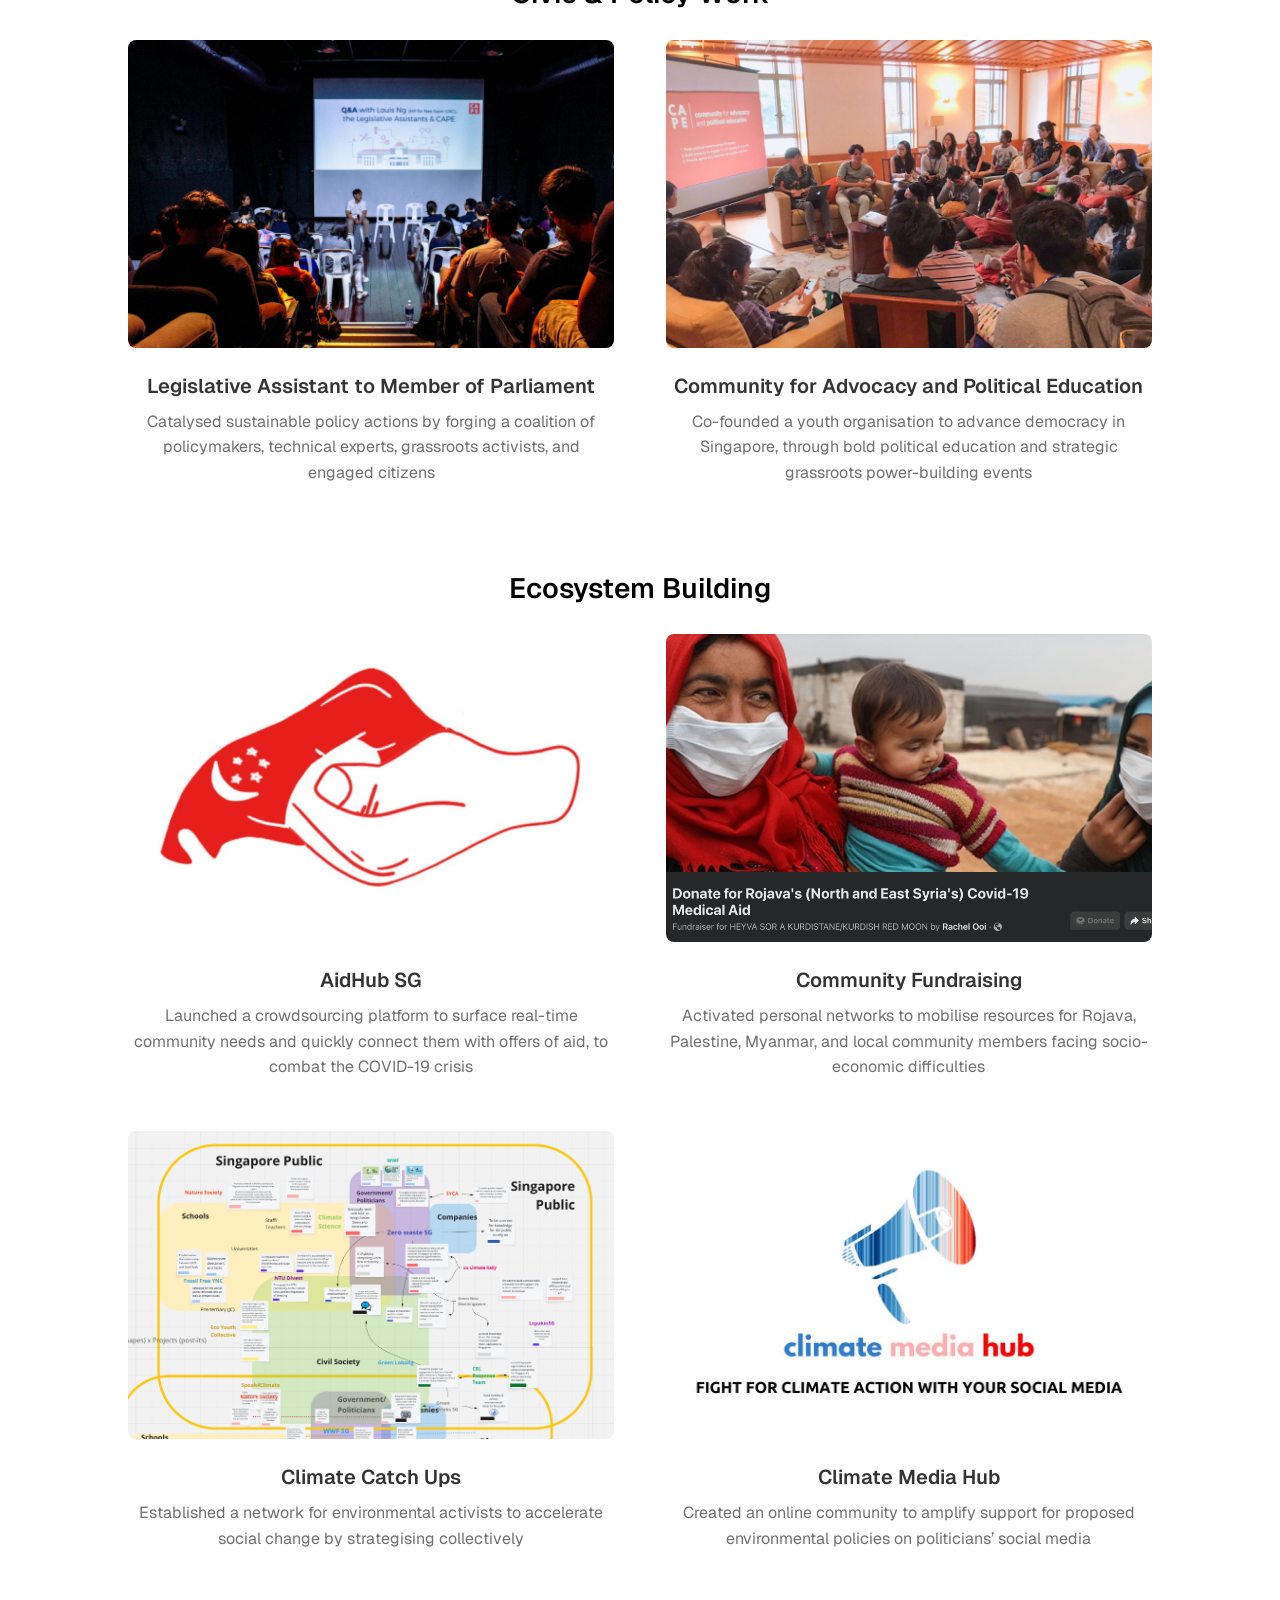
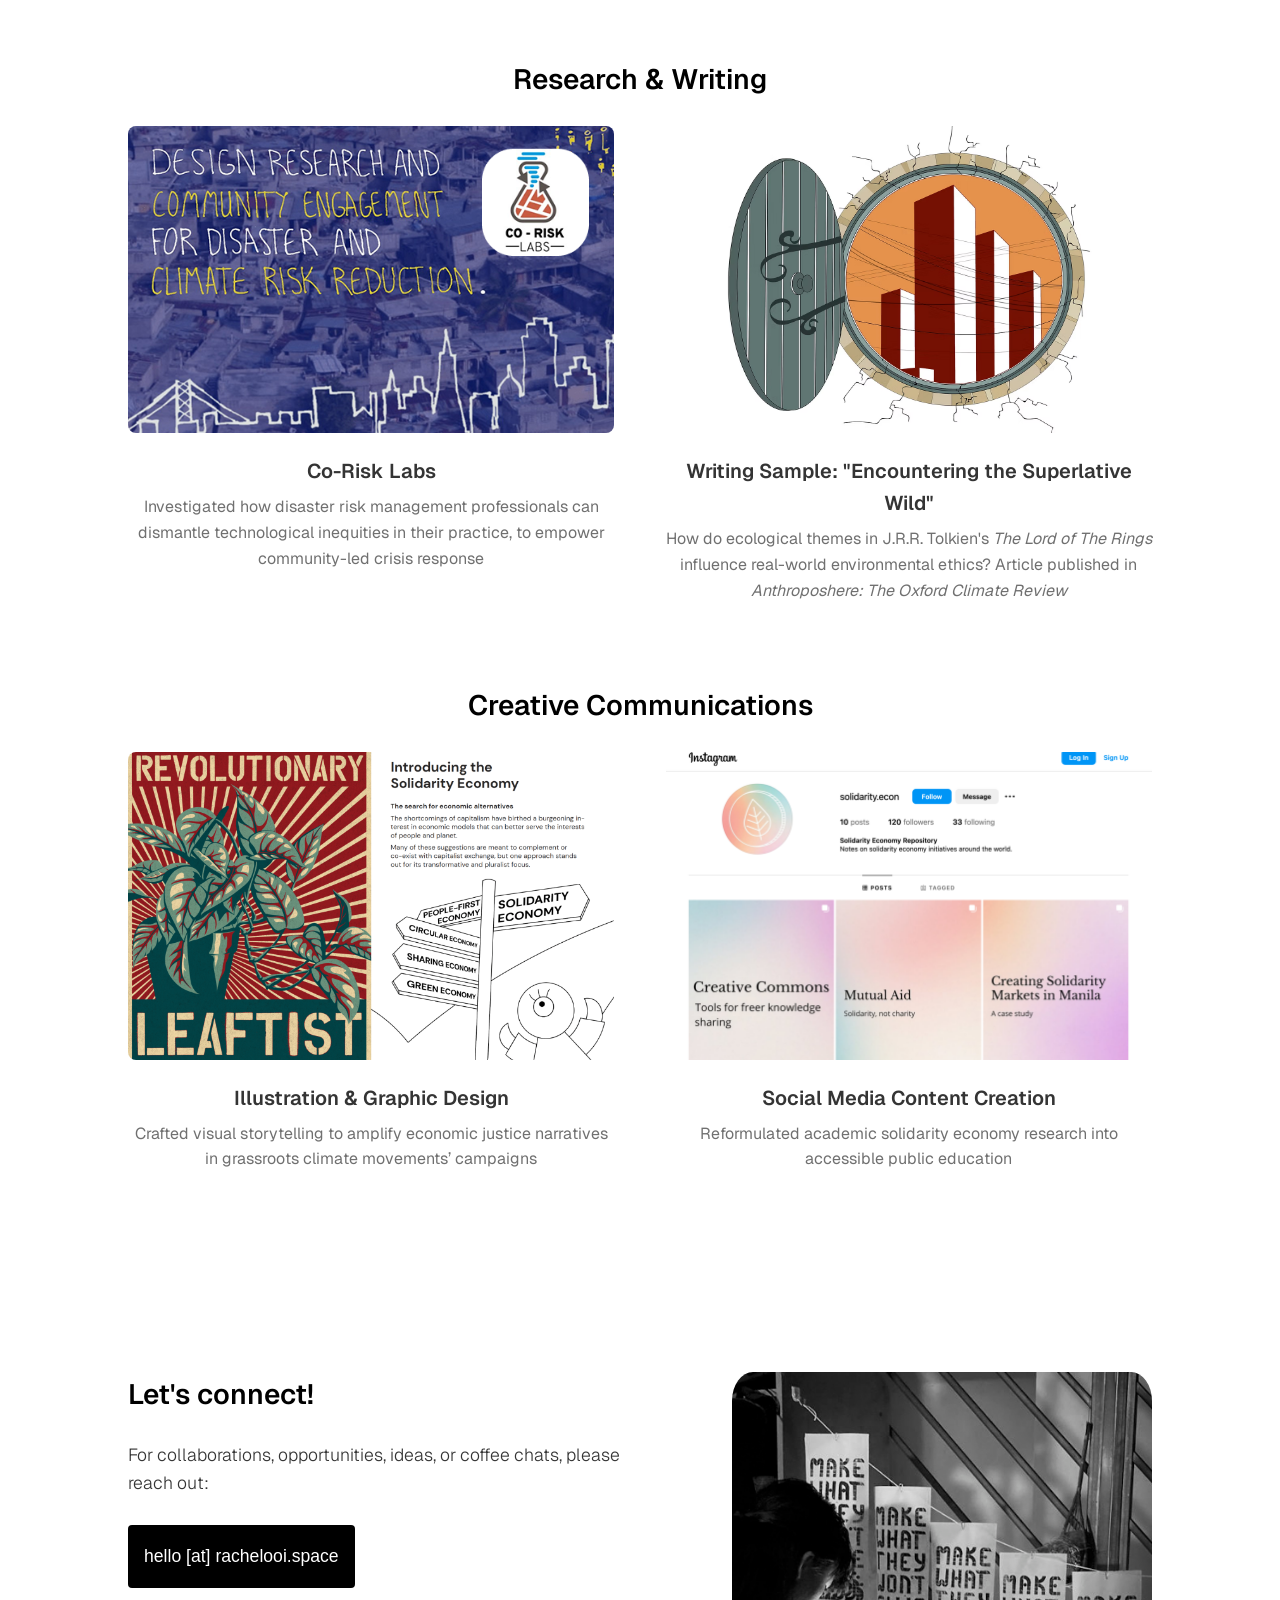
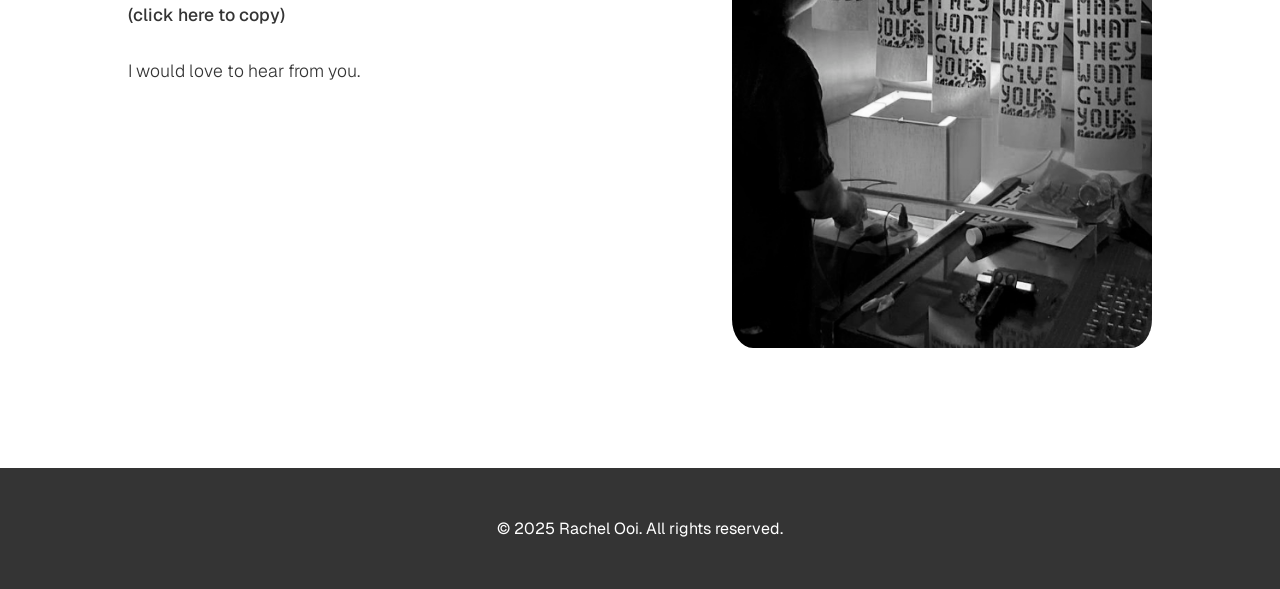
==== commit 4105cae8: "Add project category 'Civic & Policy Work'" ====
--- a/index.html
+++ b/index.html
@@ -43,9 +43,17 @@
     <section class="text-section" id="projects">
         <div class="content portfolio-box">
             <h1 id="portfolio">Portfolio</h1>
-            <h2 class="project-category" id="ecosystem-building">Ecosystem Building</h2>
-
-                <div class="project-box">
+            <h2 class="project-category" id="civic-policy">Civic & Policy Work</h2>
+
+                <div class="project-box">
+
+                    <div class="project-item">
+                        <a href="la.html" class="project-link">
+                            <img src="Assets/LA/Jan 2018-Parliament 101.jpeg" alt="a packed auditorium with a man seated at the front. The slides behind him say'Q&A with Louis Ng (MP for Nee Soon GRC), the Legislative Assistants & CAPE'" class="project-img">
+                            <div class="project-name">Legislative Assistant to Member of Parliament</div>
+                            <div class="project-byline">Catalysed sustainable policy actions by forging a coalition of policymakers, technical experts, grassroots activists, and engaged citizens</div>
+                        </a>
+                    </div>
 
                     <div class="project-item">
                         <a href="cape.html" class="project-link">
@@ -55,6 +63,12 @@
                         </a>
                     </div>
                     
+                </div>
+
+            <h2 class="project-category" id="ecosystem-building">Ecosystem Building</h2>
+
+                <div class="project-box">
+                    
                     <div class="project-item">
                         <a href="aidhub.html" class="project-link coming-soon">
                             <img src="Assets/Mutual Aid Hub SG/aidhub_logo.png" alt="screenshot of an online site listing aid initiatives, with buttons to submit initiatives and filter listings by category" class="project-img">
@@ -124,14 +138,6 @@
             <h2 class="project-category" id="research-writing">Research & Writing</h2>
 
                 <div class="project-box">
-
-                    <div class="project-item">
-                        <a href="la.html" class="project-link">
-                            <img src="Assets/LA/Jan 2018-Parliament 101.jpeg" alt="a packed auditorium with a man seated at the front. The slides behind him say'Q&A with Louis Ng (MP for Nee Soon GRC), the Legislative Assistants & CAPE'" class="project-img">
-                            <div class="project-name">Legislative Assistant to Member of Parliament</div>
-                            <div class="project-byline">Catalysed sustainable policy actions by forging a coalition of policymakers, technical experts, grassroots activists, and engaged citizens</div>
-                        </a>
-                    </div>
                     
                     <div class="project-item">
                         <a href="co-risklabs.html" class="project-link">
@@ -172,16 +178,8 @@
                     </div>
 
                     <div class="project-item">
-                        <a href="contentcreation.html" target="_blank" class="project-link">
+                        <a href="https://www.instagram.com/solidarity.econ/" target="_blank" class="project-link">
                             <img src="Assets/Creative Communication/cover social media.png" alt="screenshot of an Instagram profile named '@solidarity.econ' with posts titled 'Creative Commons', 'Mutual Aid', and 'Creating Solidarity Markets in Manila'" class="project-img">
-                            <!--Under Construction-->
-                            <div class="construction-overlay">
-                                <div class="construction-content">
-                                    <span class="cone-icon">🚧</span>
-                                    <div class="construction-text">COMING SOON</div>
-                                    <div class="sub-text">page under construction</div>
-                                </div>
-                            </div>    
                             <div class="project-name">Social Media Content Creation</div>
                             <div class="project-byline">Reformulated academic solidarity economy research into accessible public education </div>
                         </a>
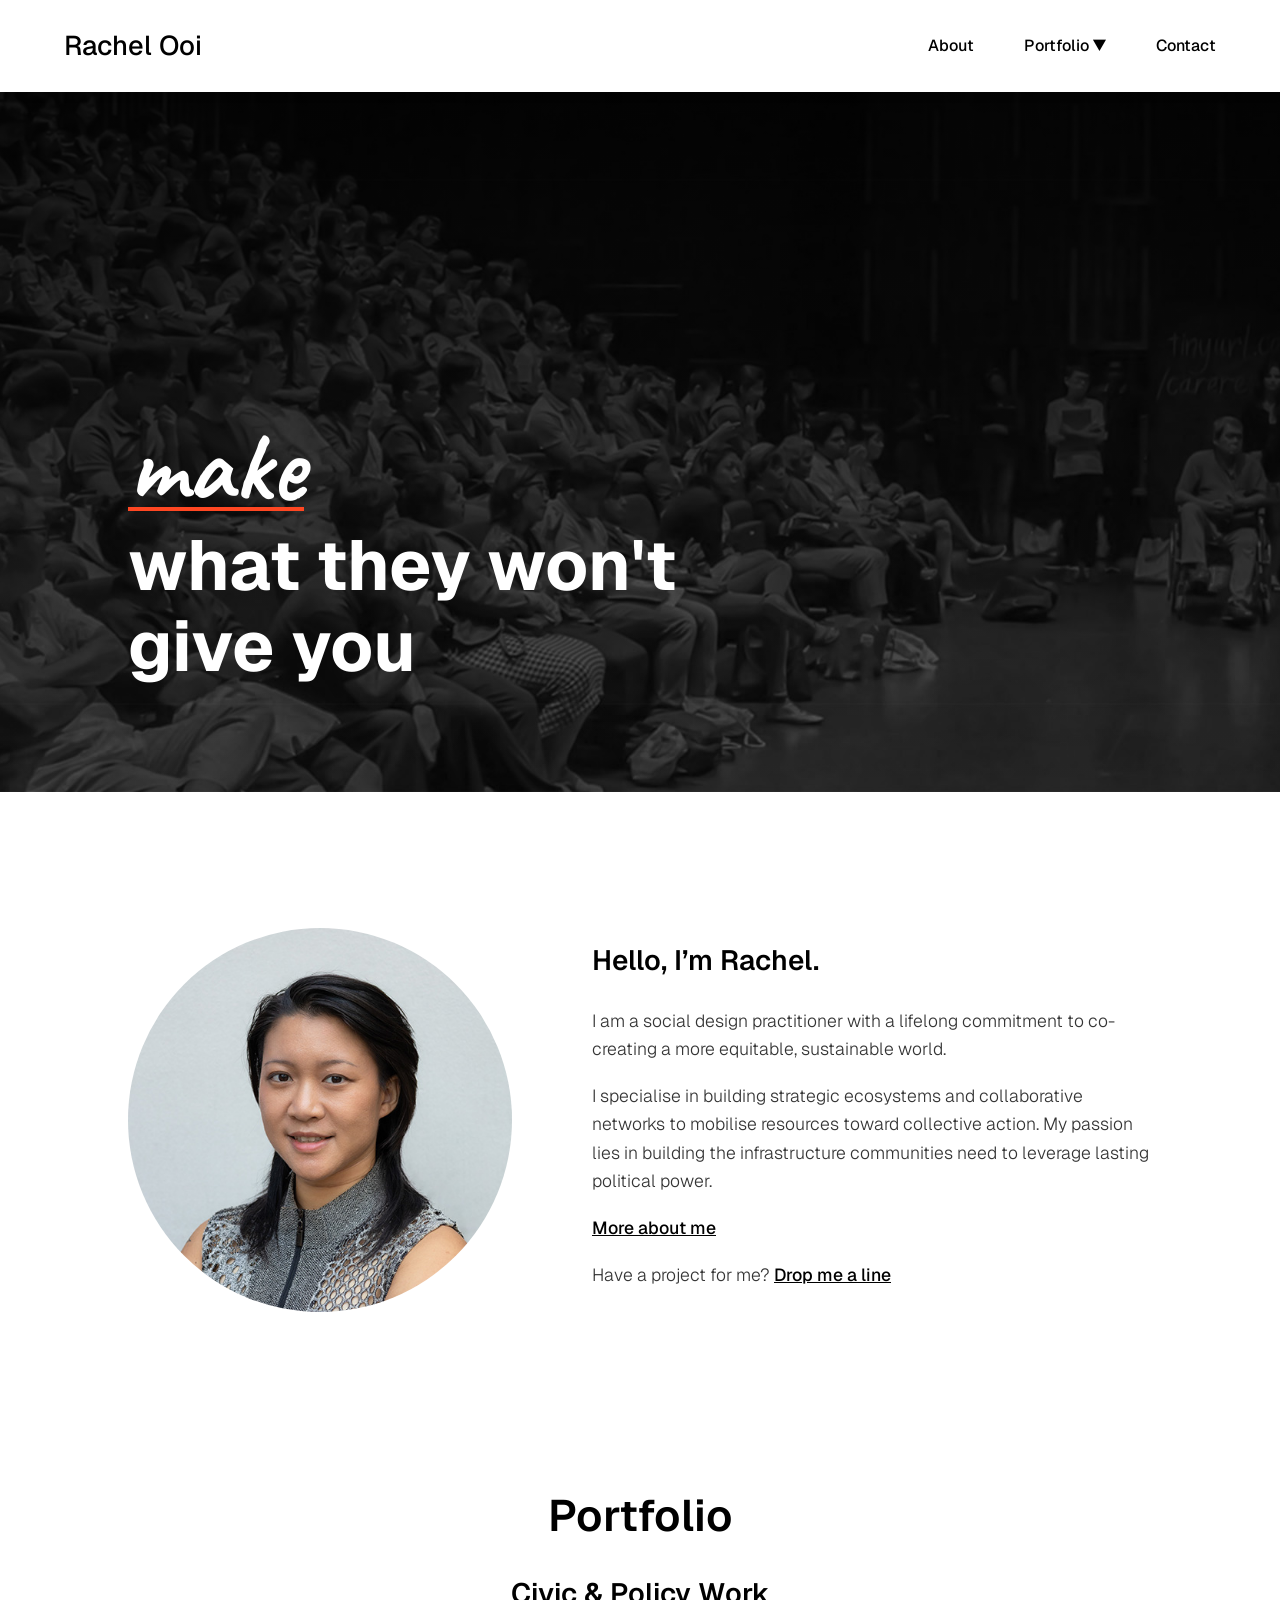
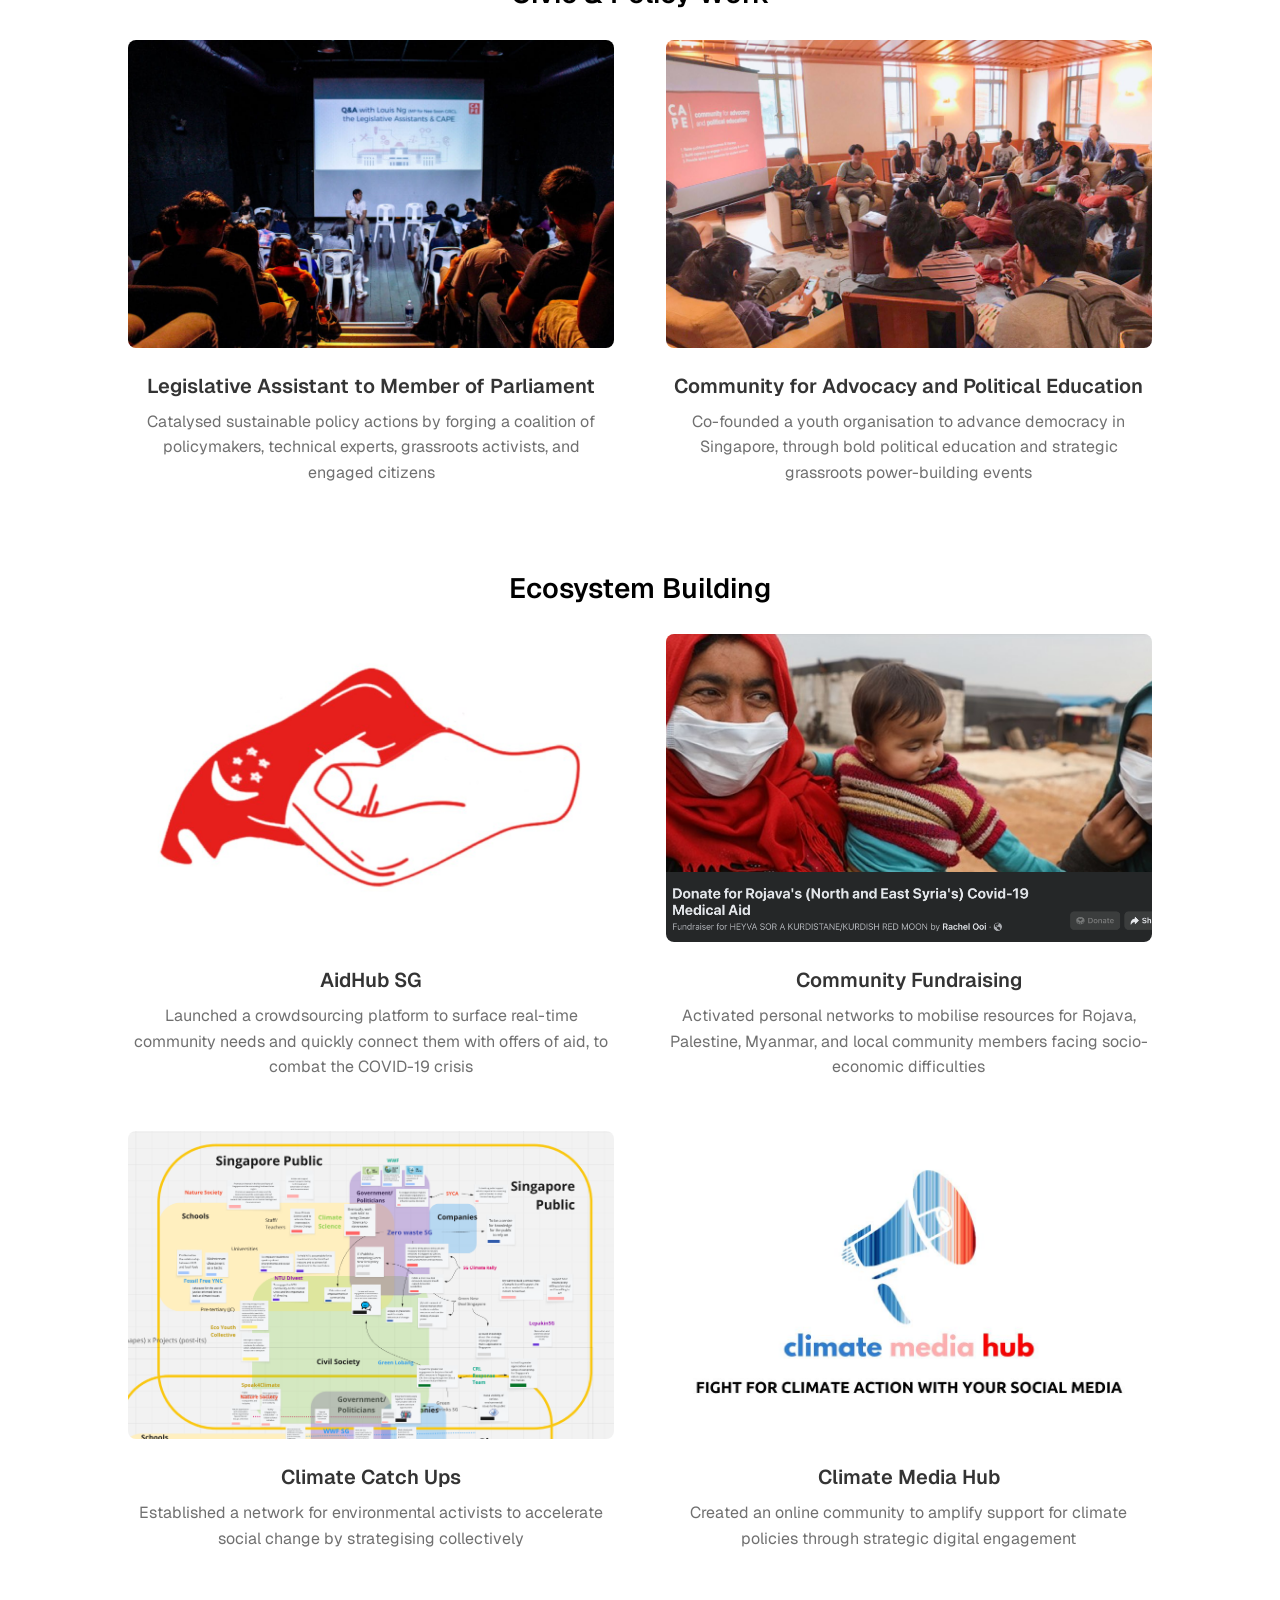
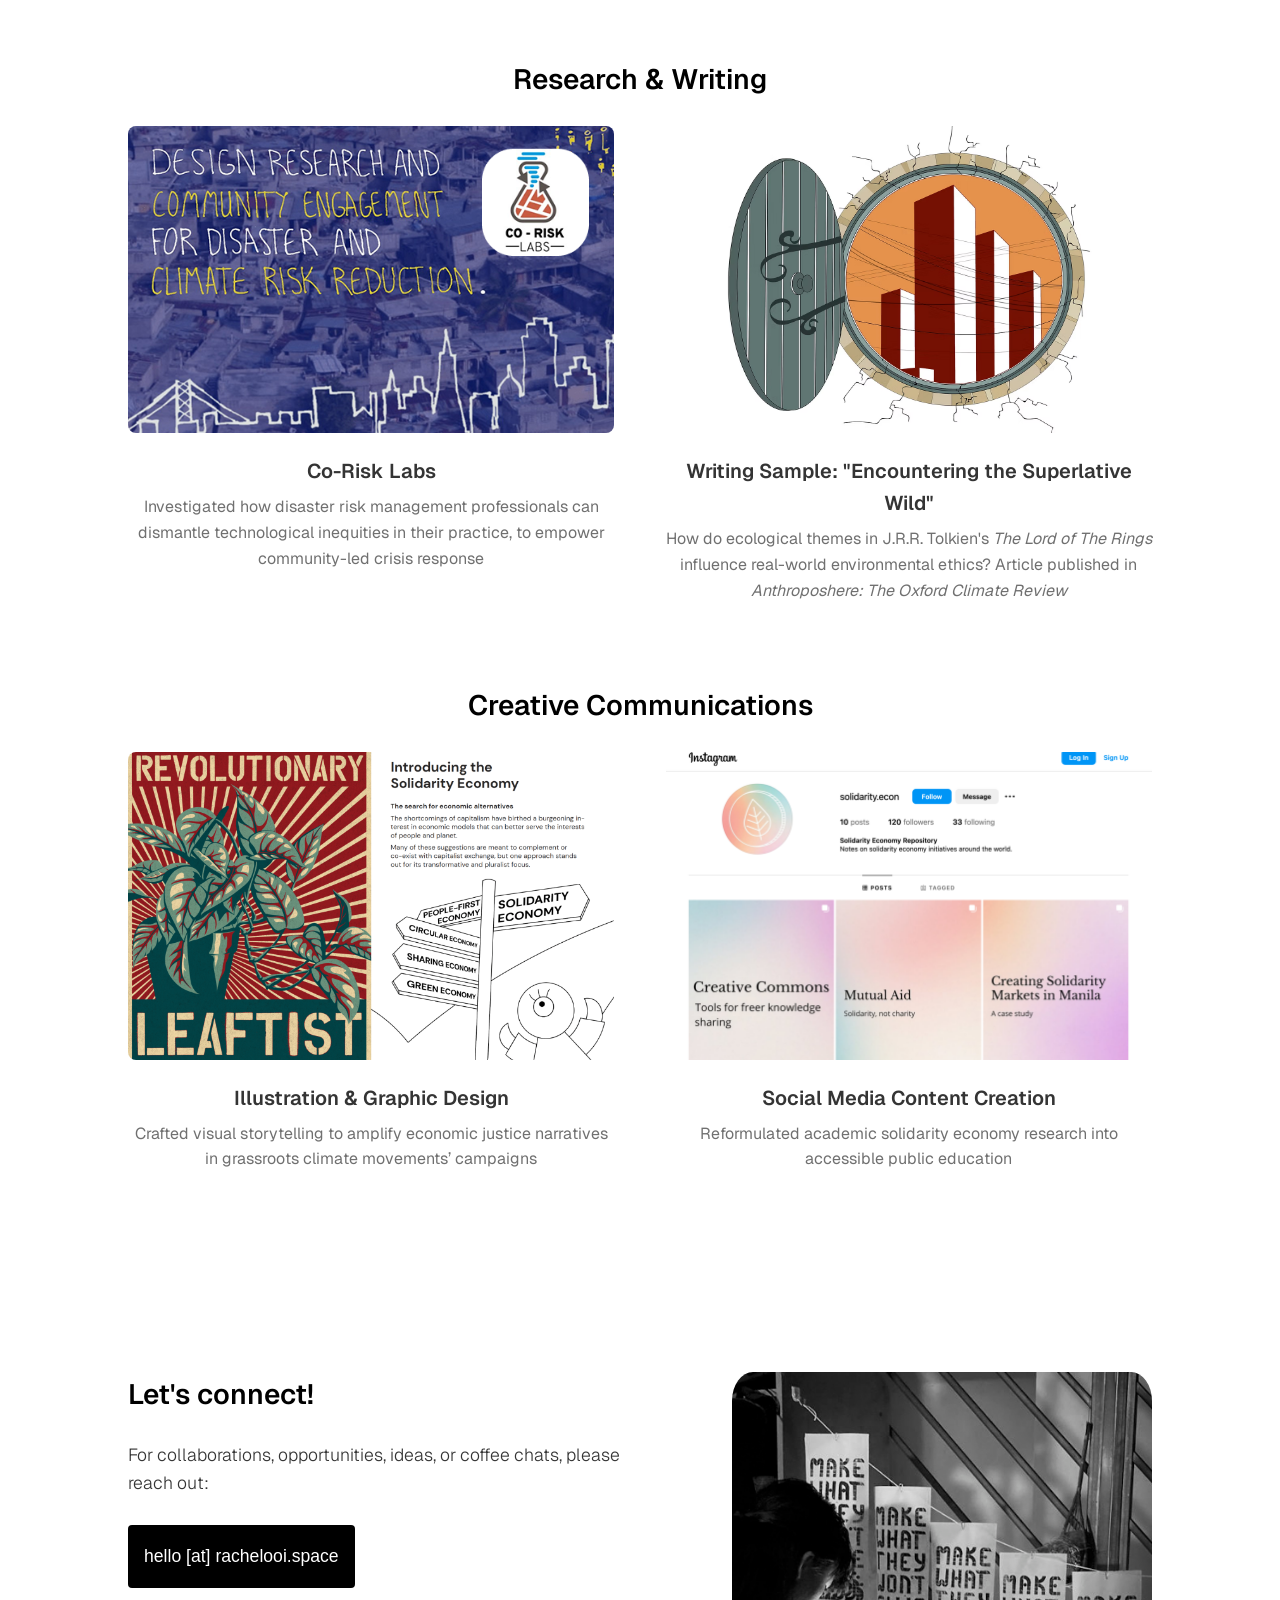
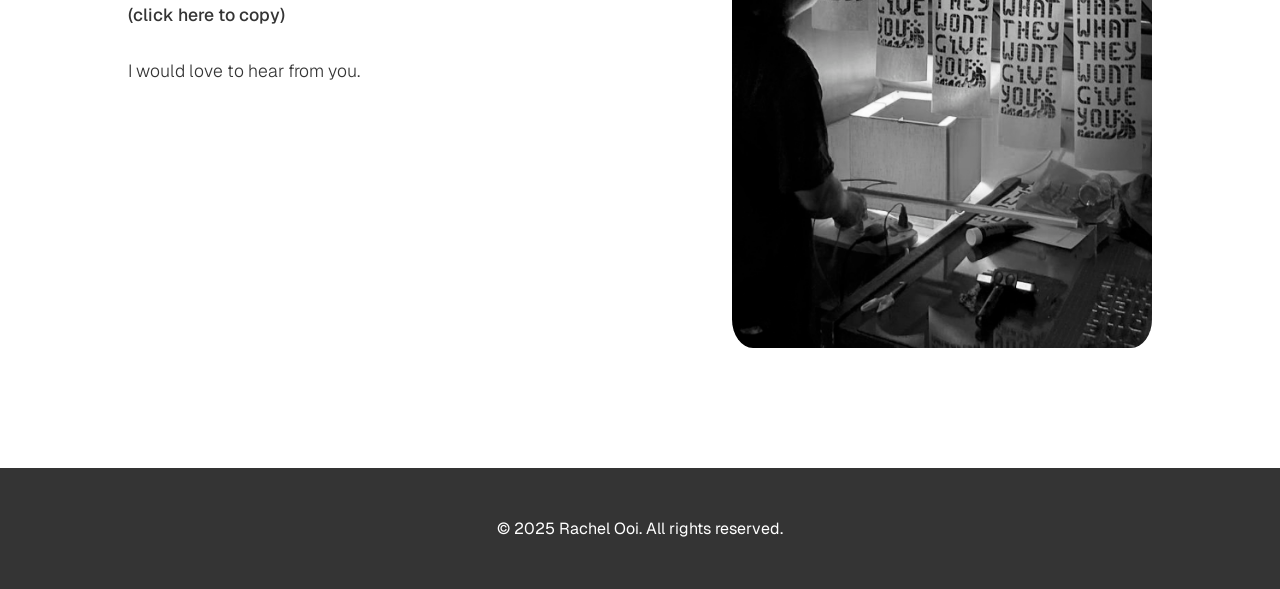
==== commit 2840b01c: "Add content for CMH page" ====
--- a/index.html
+++ b/index.html
@@ -120,16 +120,8 @@
                     <div class="project-item">
                         <a href="climatemediahub.html" class="project-link">
                             <img src="Assets/Climate Media Hub/87817449_10214930302324822_638226569613017088_n.jpg" alt="logo of a megaphone overlaid with climate warming stripes representing Earth’s increasing average temperature" class="project-img">
-                            <!--Under Construction-->
-                            <div class="construction-overlay">
-                                <div class="construction-content">
-                                    <span class="cone-icon">🚧</span>
-                                    <div class="construction-text">COMING SOON</div>
-                                    <div class="sub-text">page under construction</div>
-                                </div>
-                            </div>    
                             <div class="project-name">Climate Media Hub</div>
-                            <div class="project-byline">Created an online community to amplify support for proposed environmental policies on politicians’ social media</div>
+                            <div class="project-byline">Created an online community to amplify support for climate policies through strategic digital engagement</div>
                         </a>
                     </div>
 
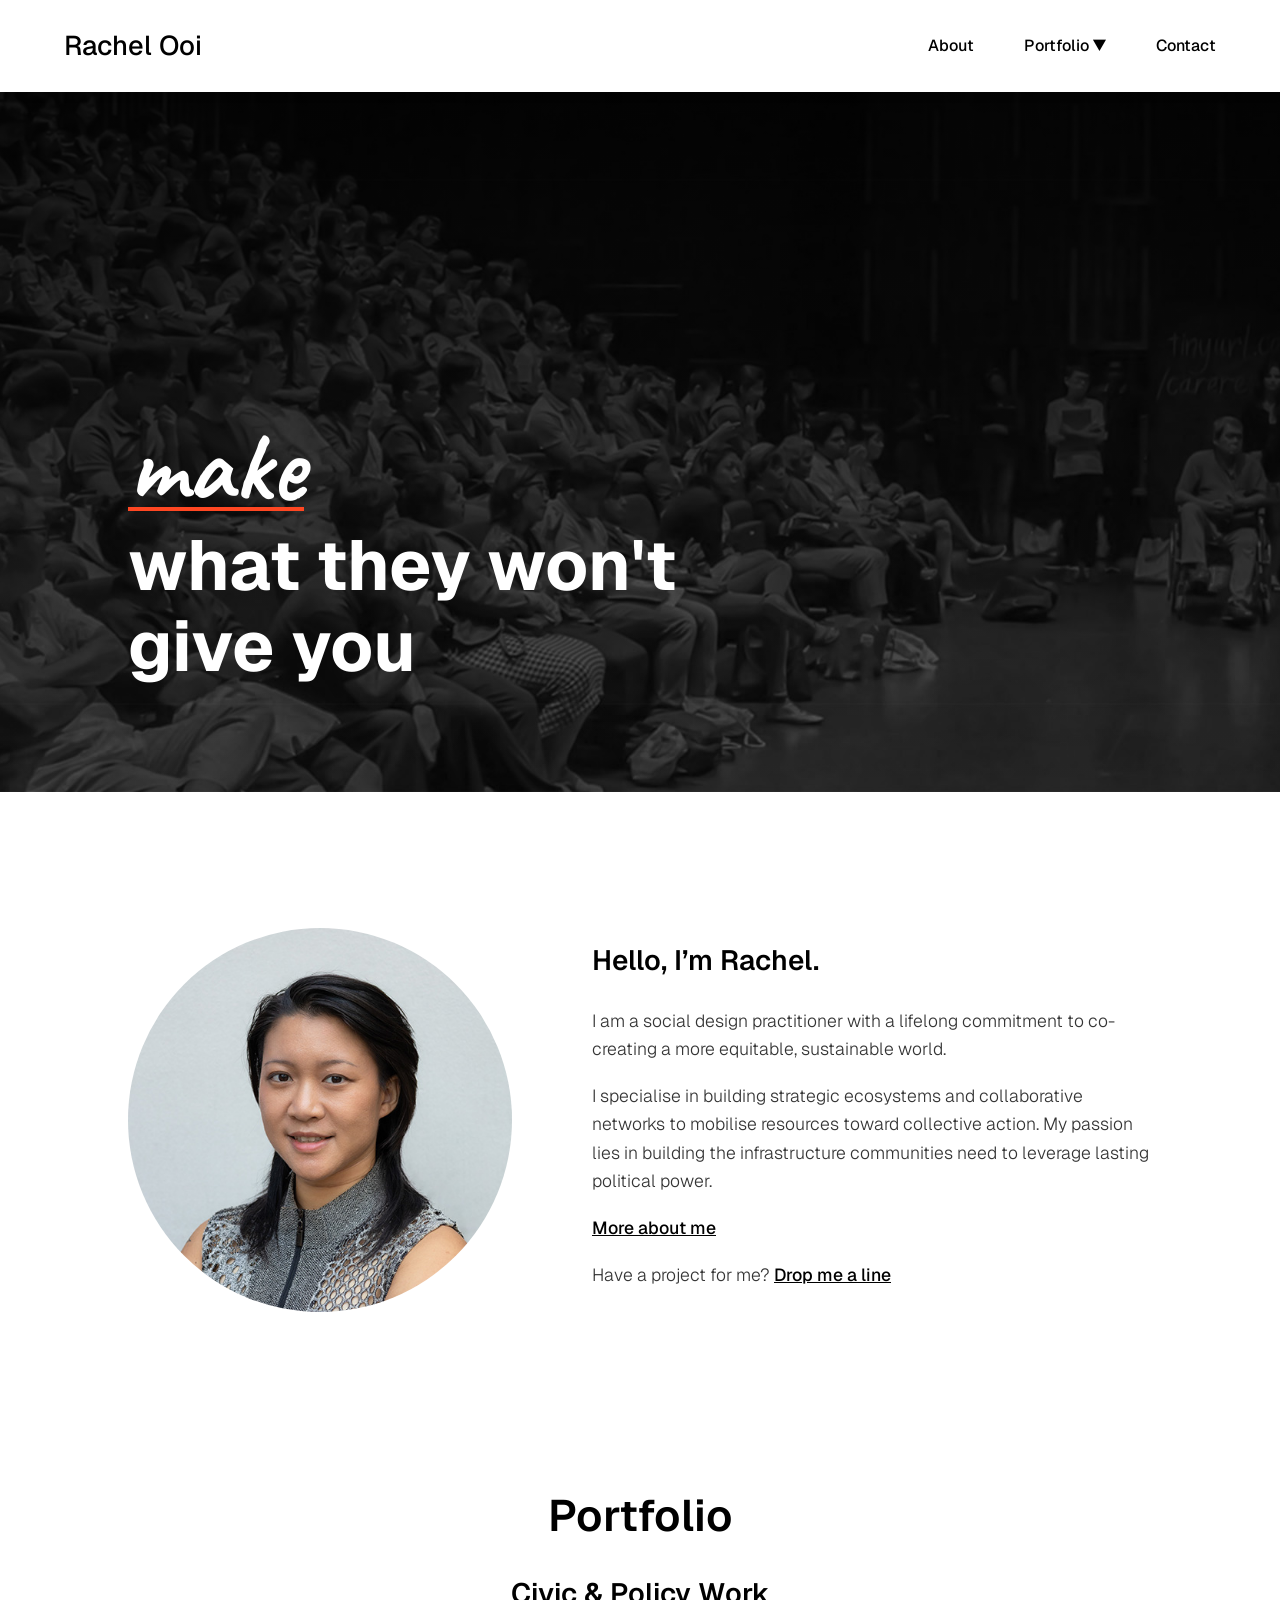
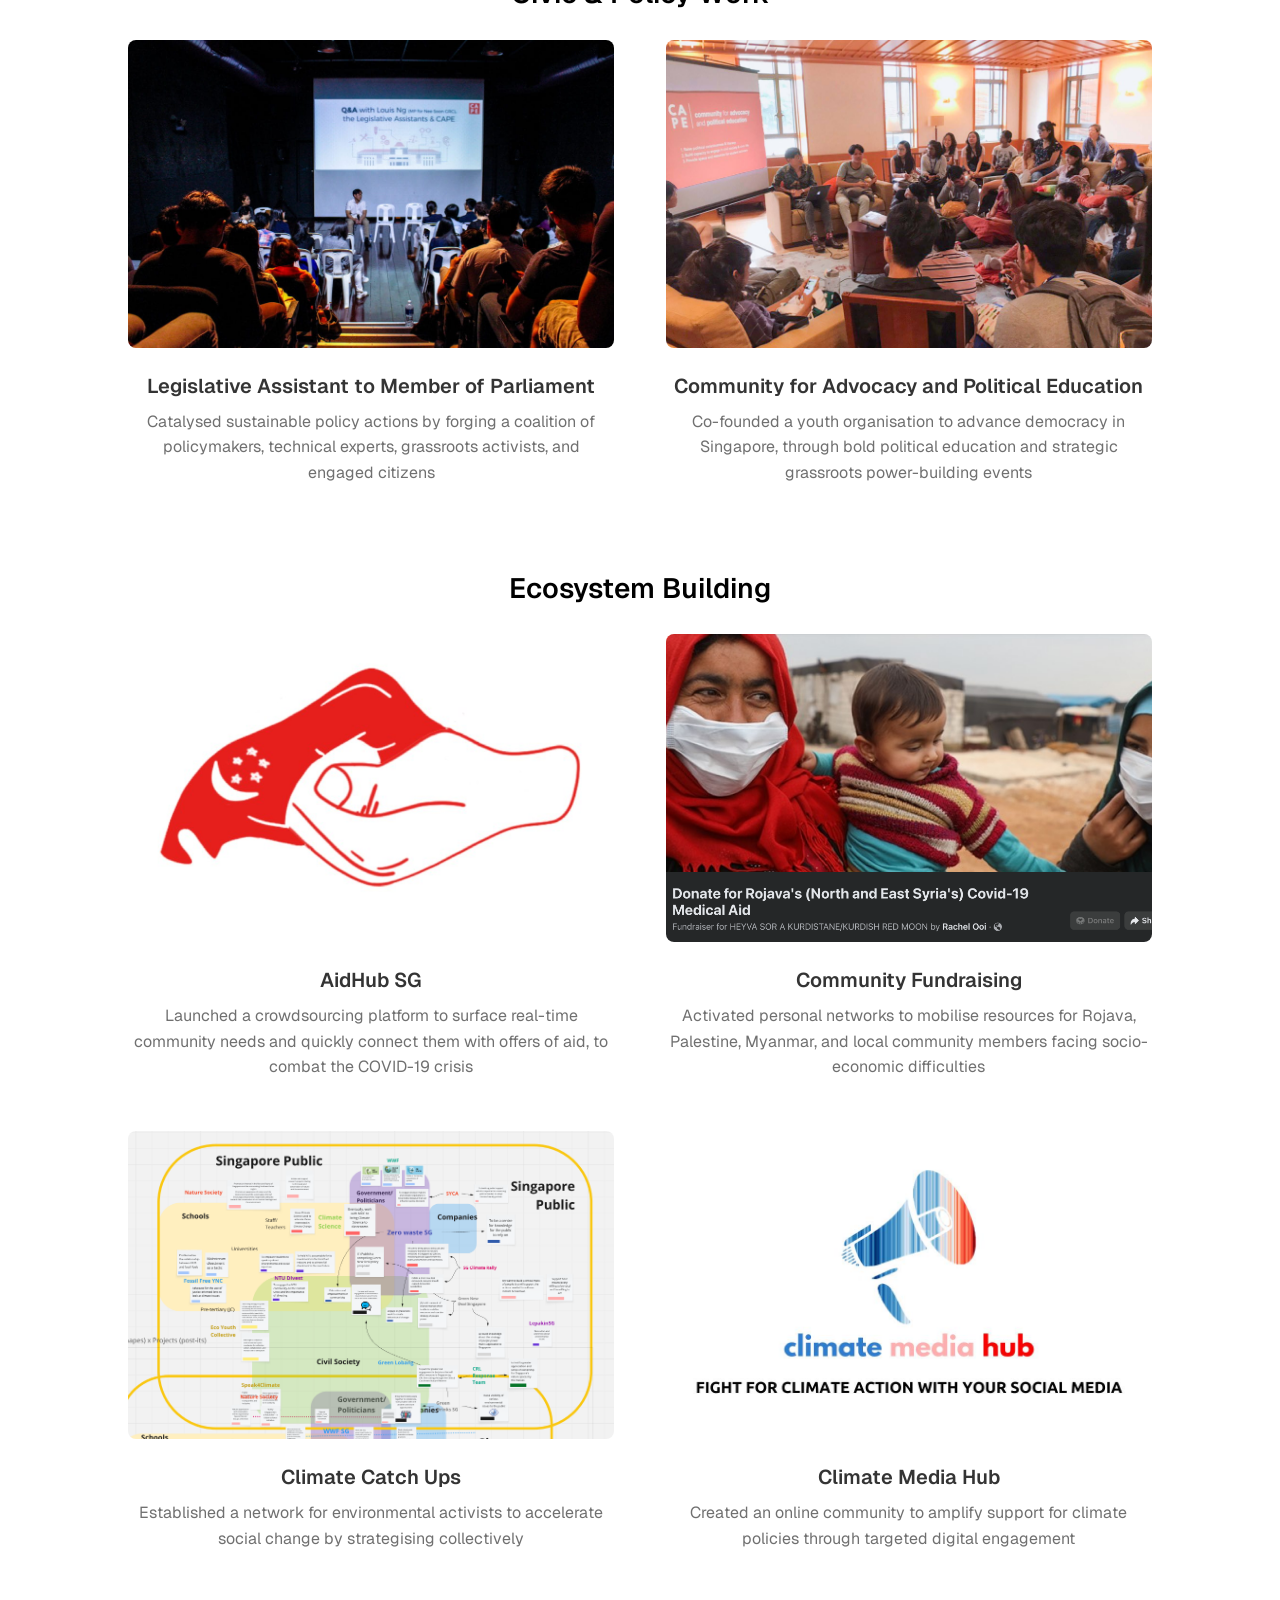
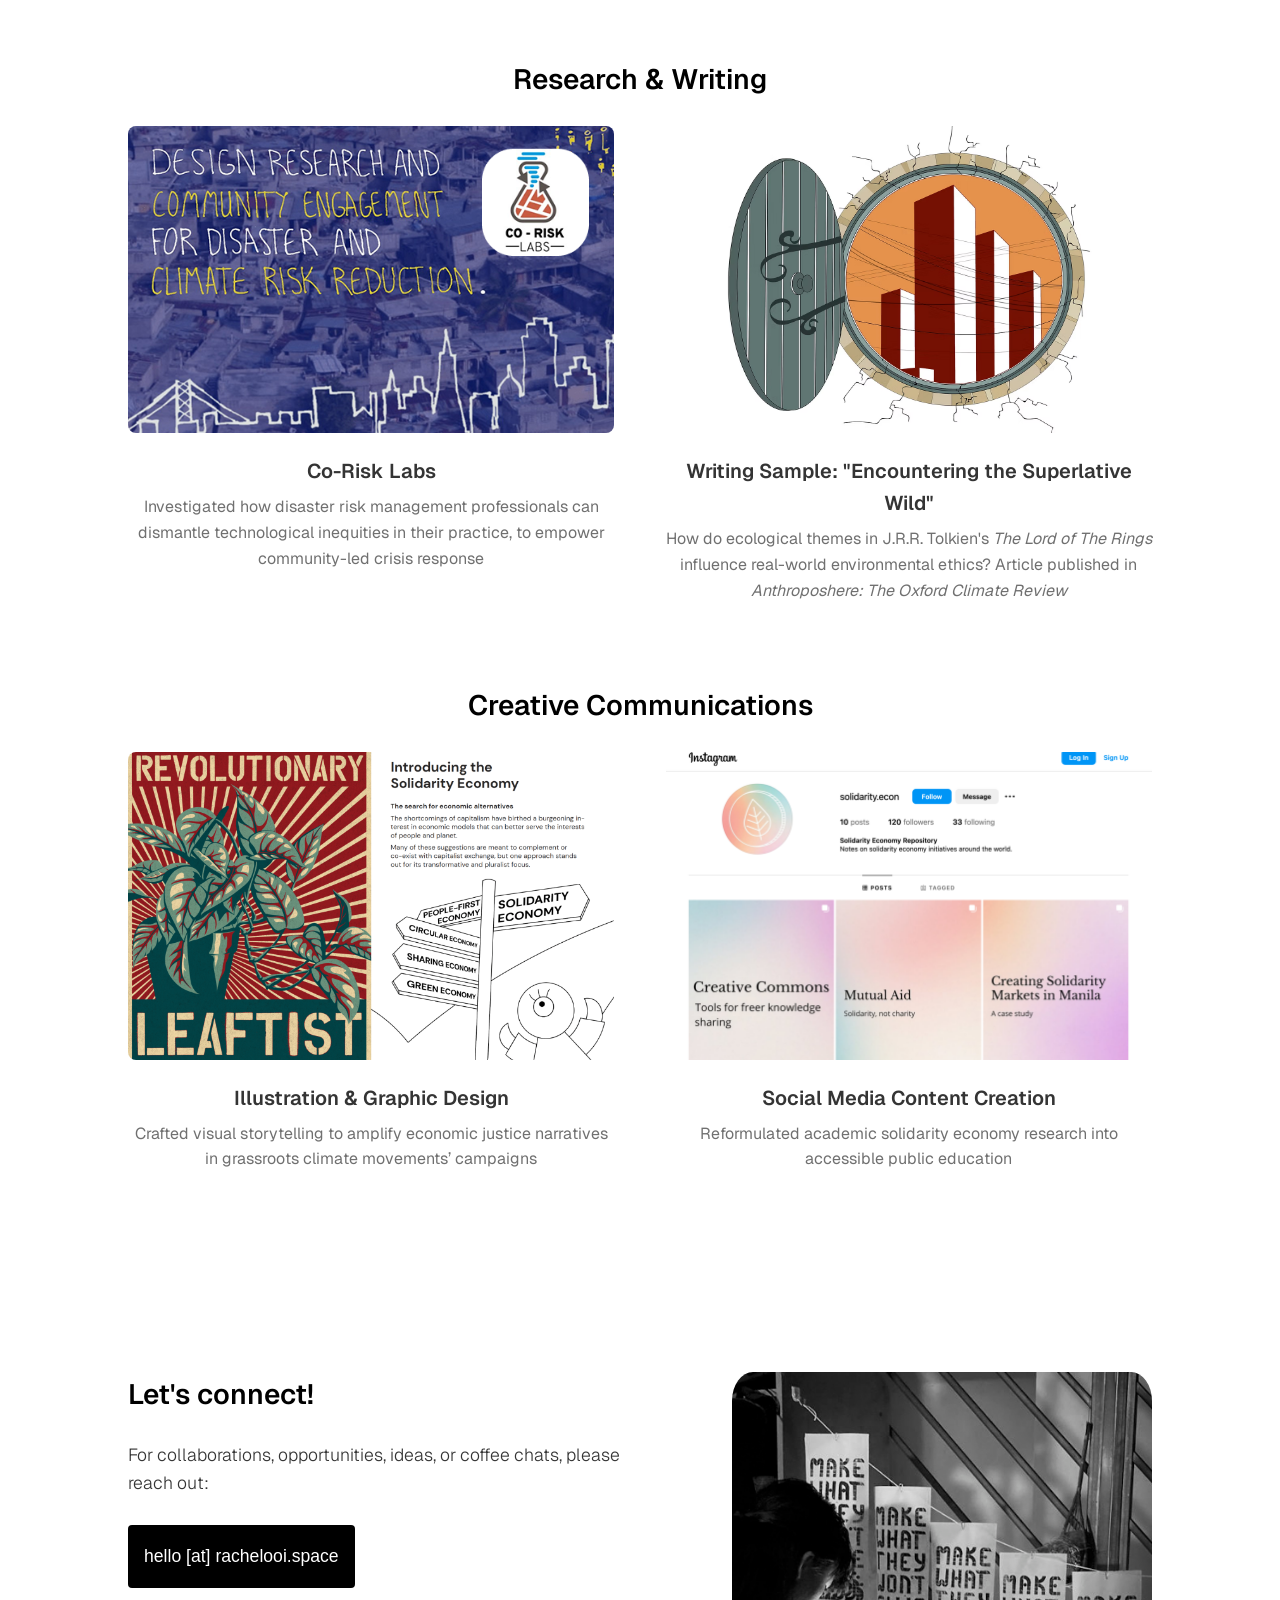
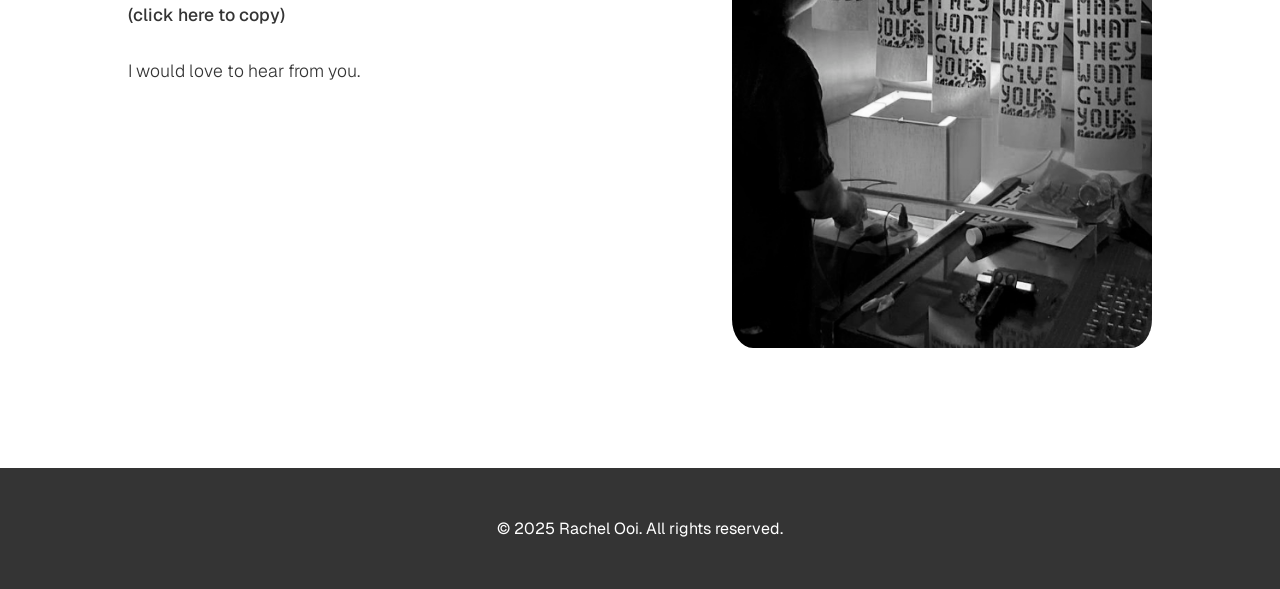
==== commit f3fda965: "change wording on CMH" ====
--- a/index.html
+++ b/index.html
@@ -121,7 +121,7 @@
                         <a href="climatemediahub.html" class="project-link">
                             <img src="Assets/Climate Media Hub/87817449_10214930302324822_638226569613017088_n.jpg" alt="logo of a megaphone overlaid with climate warming stripes representing Earth’s increasing average temperature" class="project-img">
                             <div class="project-name">Climate Media Hub</div>
-                            <div class="project-byline">Created an online community to amplify support for climate policies through strategic digital engagement</div>
+                            <div class="project-byline">Created an online community to amplify support for climate policies through targeted digital engagement</div>
                         </a>
                     </div>
 
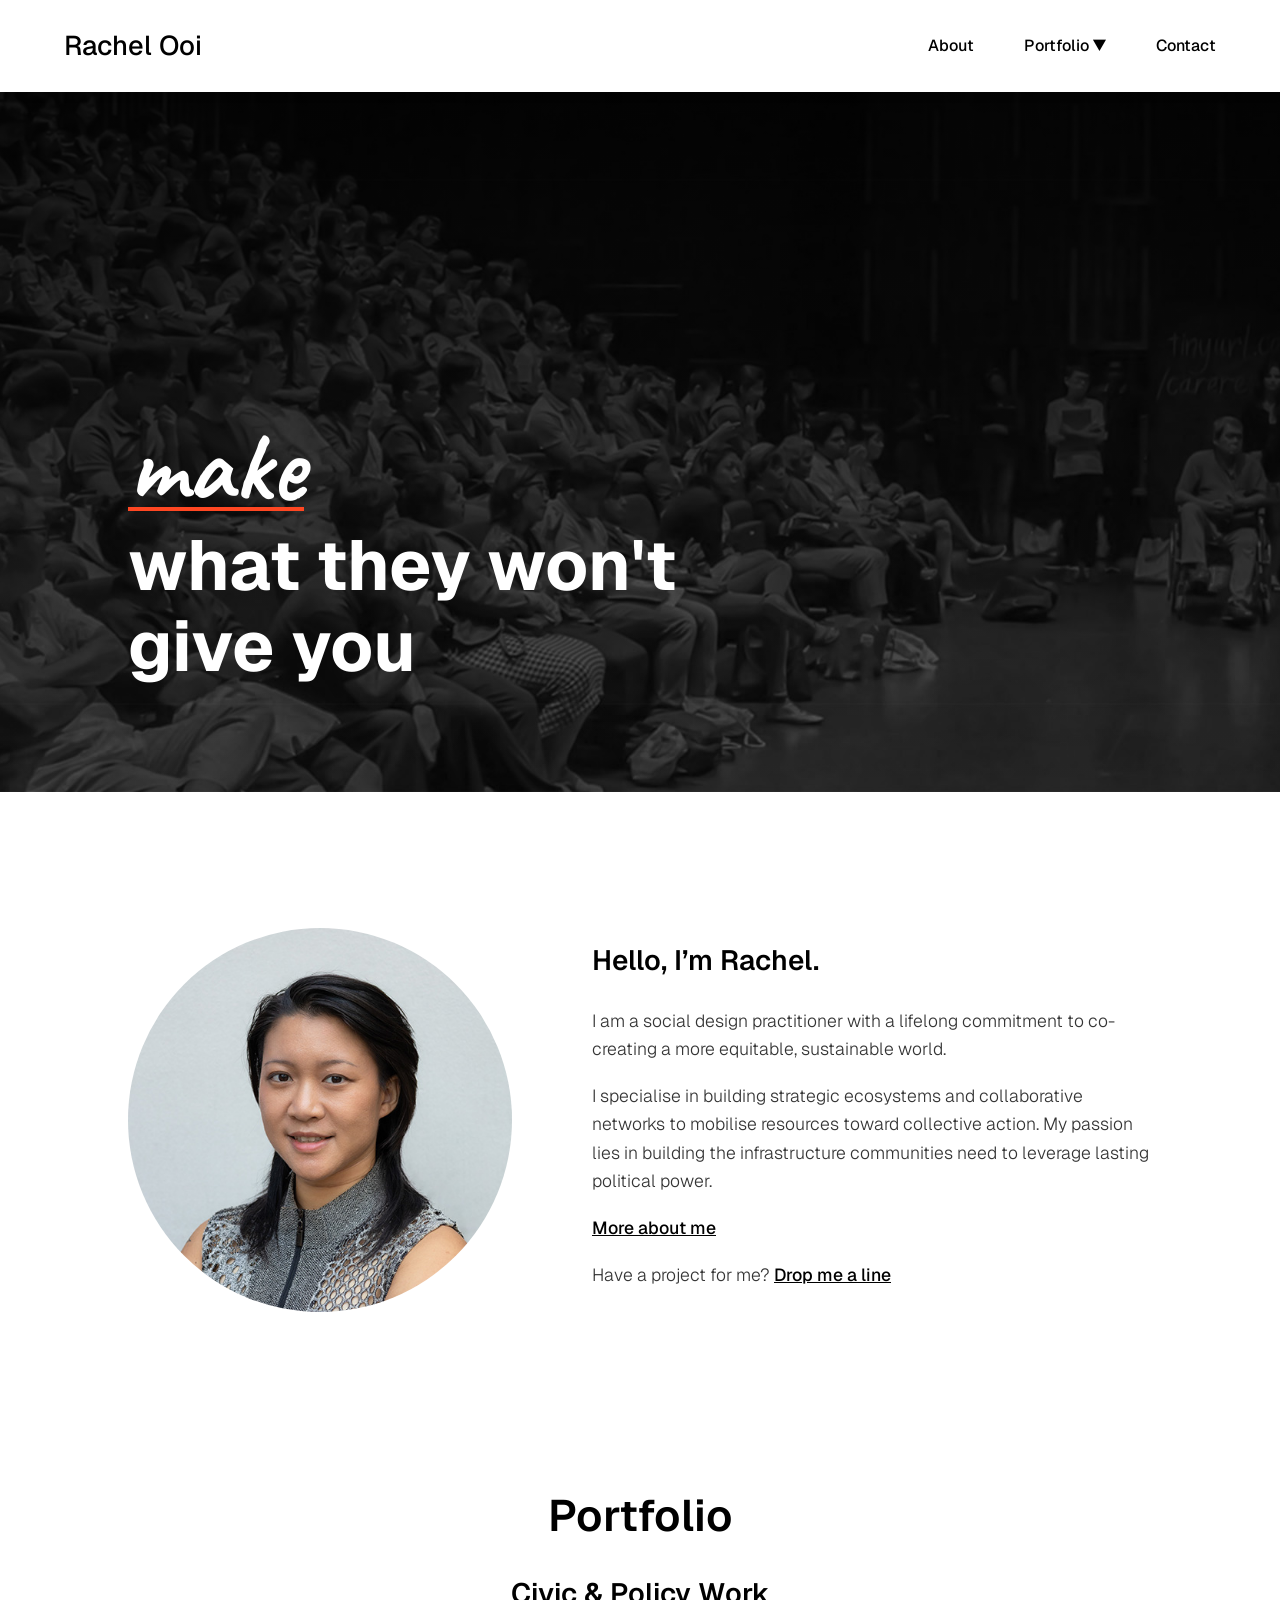
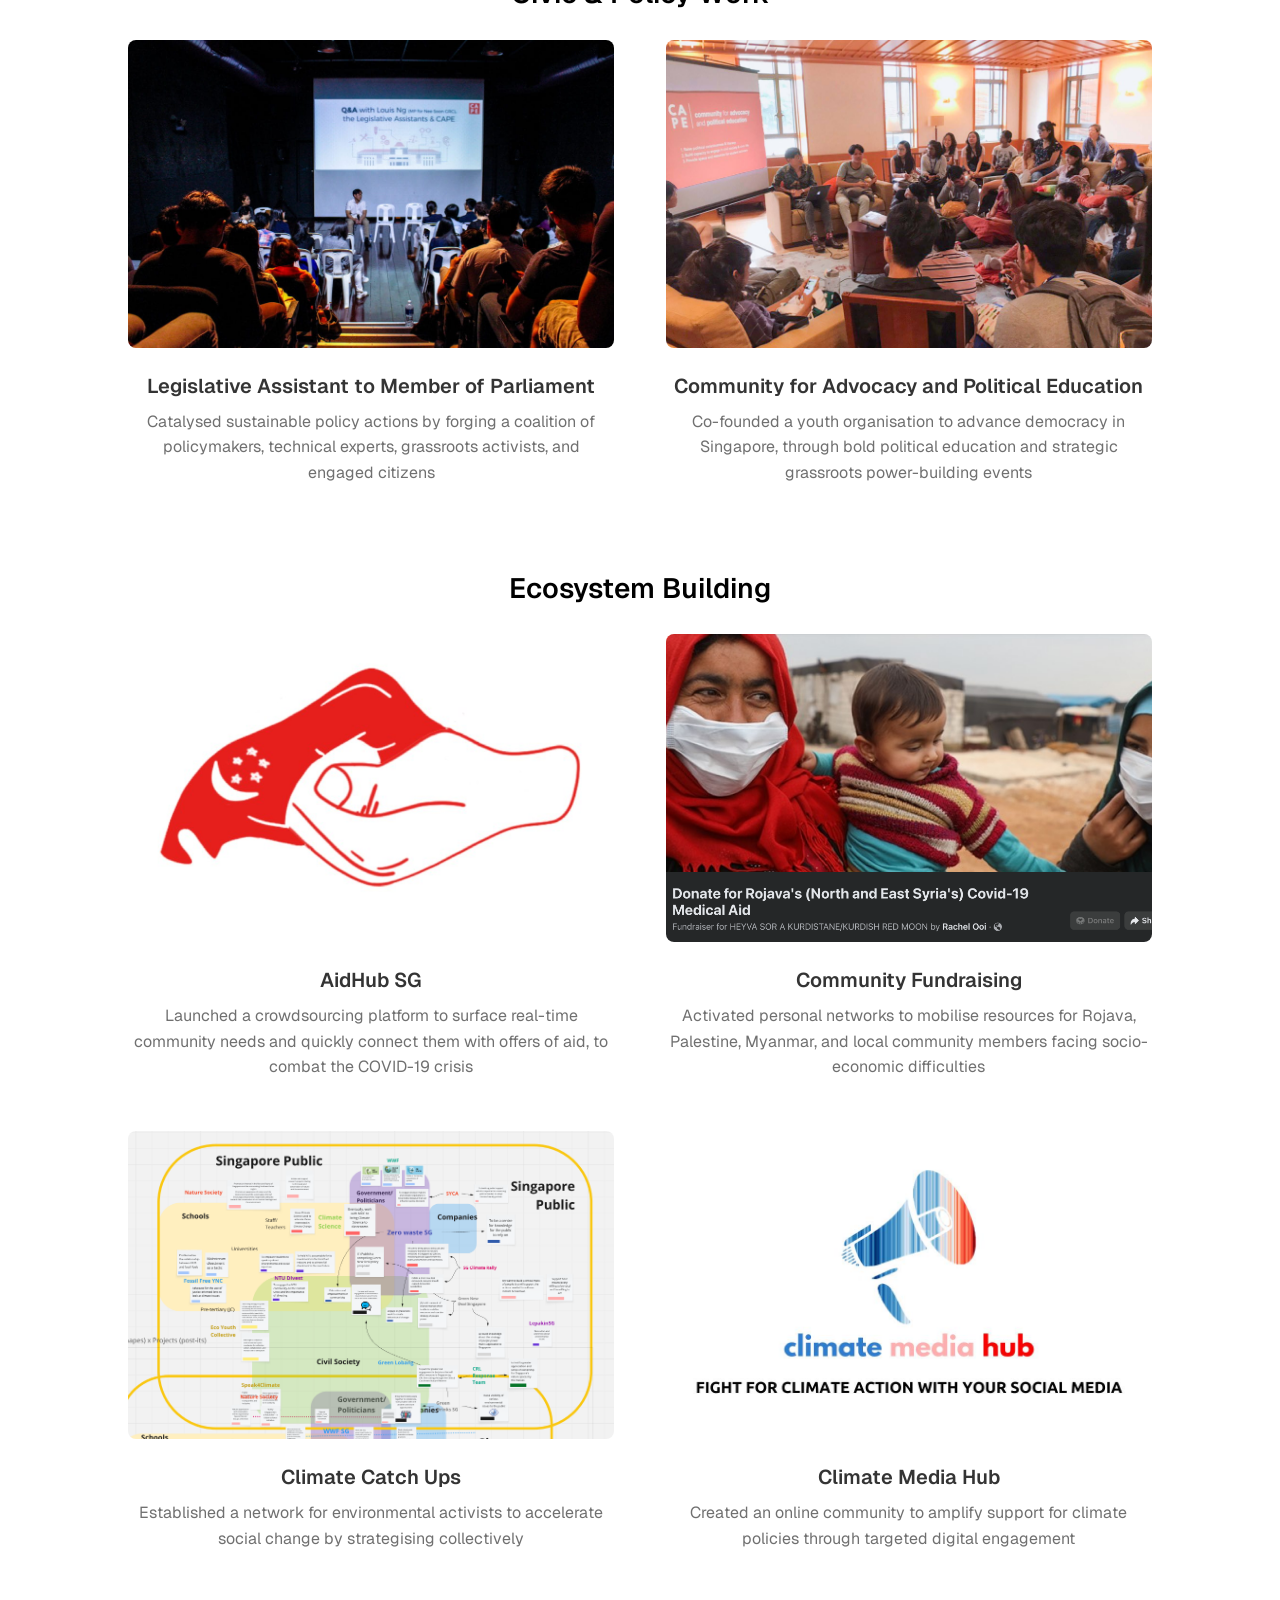
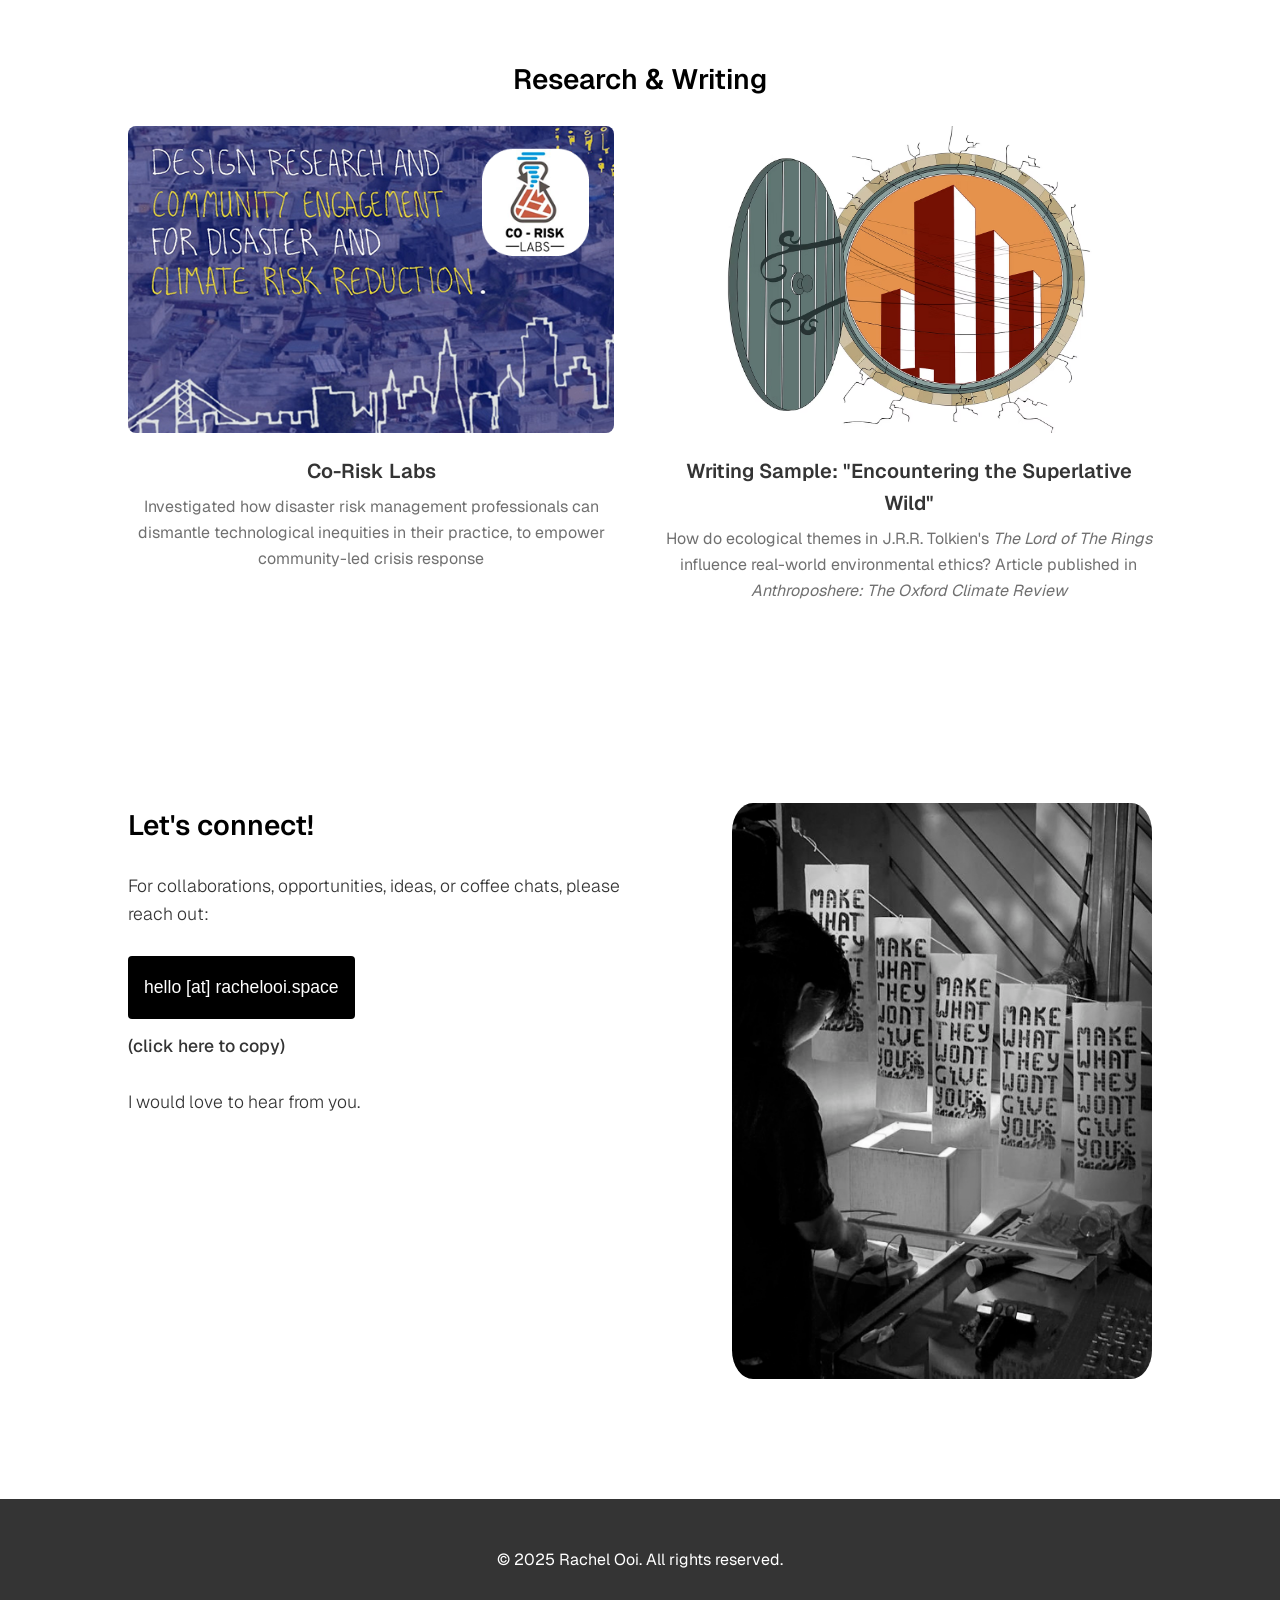
==== commit 3516b9f3: "Add content fundraiser page, remove comms category" ====
--- a/index.html
+++ b/index.html
@@ -88,14 +88,6 @@
                     <div class="project-item">
                         <a href="fundraising.html" class="project-link">
                             <img src="Assets/Community Fundraising/cover rojava_cropped.png" alt="screenshot of a fundraising page, with an image of two women wearing hijabs and medical face masks. The older woman is carrying a child. The caption reads 'Donate for Rojava's (North and East Syria's) Covid-19 Medical Aid: Fundraiser for HEYVA SOR A KURDISTANE/KURDISH RED MOON by Rachel Ooi'" class="project-img">
-                            <!--Under Construction-->
-                            <div class="construction-overlay">
-                                <div class="construction-content">
-                                    <span class="cone-icon">🚧</span>
-                                    <div class="construction-text">COMING SOON</div>
-                                    <div class="sub-text">page under construction</div>
-                                </div>
-                            </div>                                
                             <div class="project-name">Community Fundraising</div>
                             <div class="project-byline">Activated personal networks to mobilise resources for Rojava, Palestine, Myanmar, and local community members facing socio-economic difficulties</div>
                         </a>
@@ -149,6 +141,7 @@
 
                 </div>
 
+            <!-- Hide projects  
             <h2 class="project-category" id="creative-comms">Creative Communications</h2>
 
                 <div class="project-box">
@@ -156,14 +149,6 @@
                     <div class="project-item">
                         <a href="illustrationdesign.html" class="project-link">
                             <img src="Assets/Creative Communication/cover illustration.png" alt="The left half of the image is a red, yellow, and green poster of a houseplant drawn in the style of vintage communist posters from China, titled 'REVOLUTIONARY LEAFTIST'. The right half of the image is the first page of a zine titled 'Introducing the Solidarity Economy' with descriptive text accompanied by simple illustrations of goofy characters" class="project-img">
-                            <!--Under Construction-->
-                            <div class="construction-overlay">
-                                <div class="construction-content">
-                                    <span class="cone-icon">🚧</span>
-                                    <div class="construction-text">COMING SOON</div>
-                                    <div class="sub-text">page under construction</div>
-                                </div>
-                            </div>    
                             <div class="project-name">Illustration & Graphic Design</div>
                             <div class="project-byline">Crafted visual storytelling to amplify economic justice narratives in grassroots climate movements’ campaigns</div>
                         </a>
@@ -178,6 +163,7 @@
                     </div>
 
                 </div>
+            -->
 
             <!-- template block
             <h2 class="project-category" id="fundraising">project-category</h2>
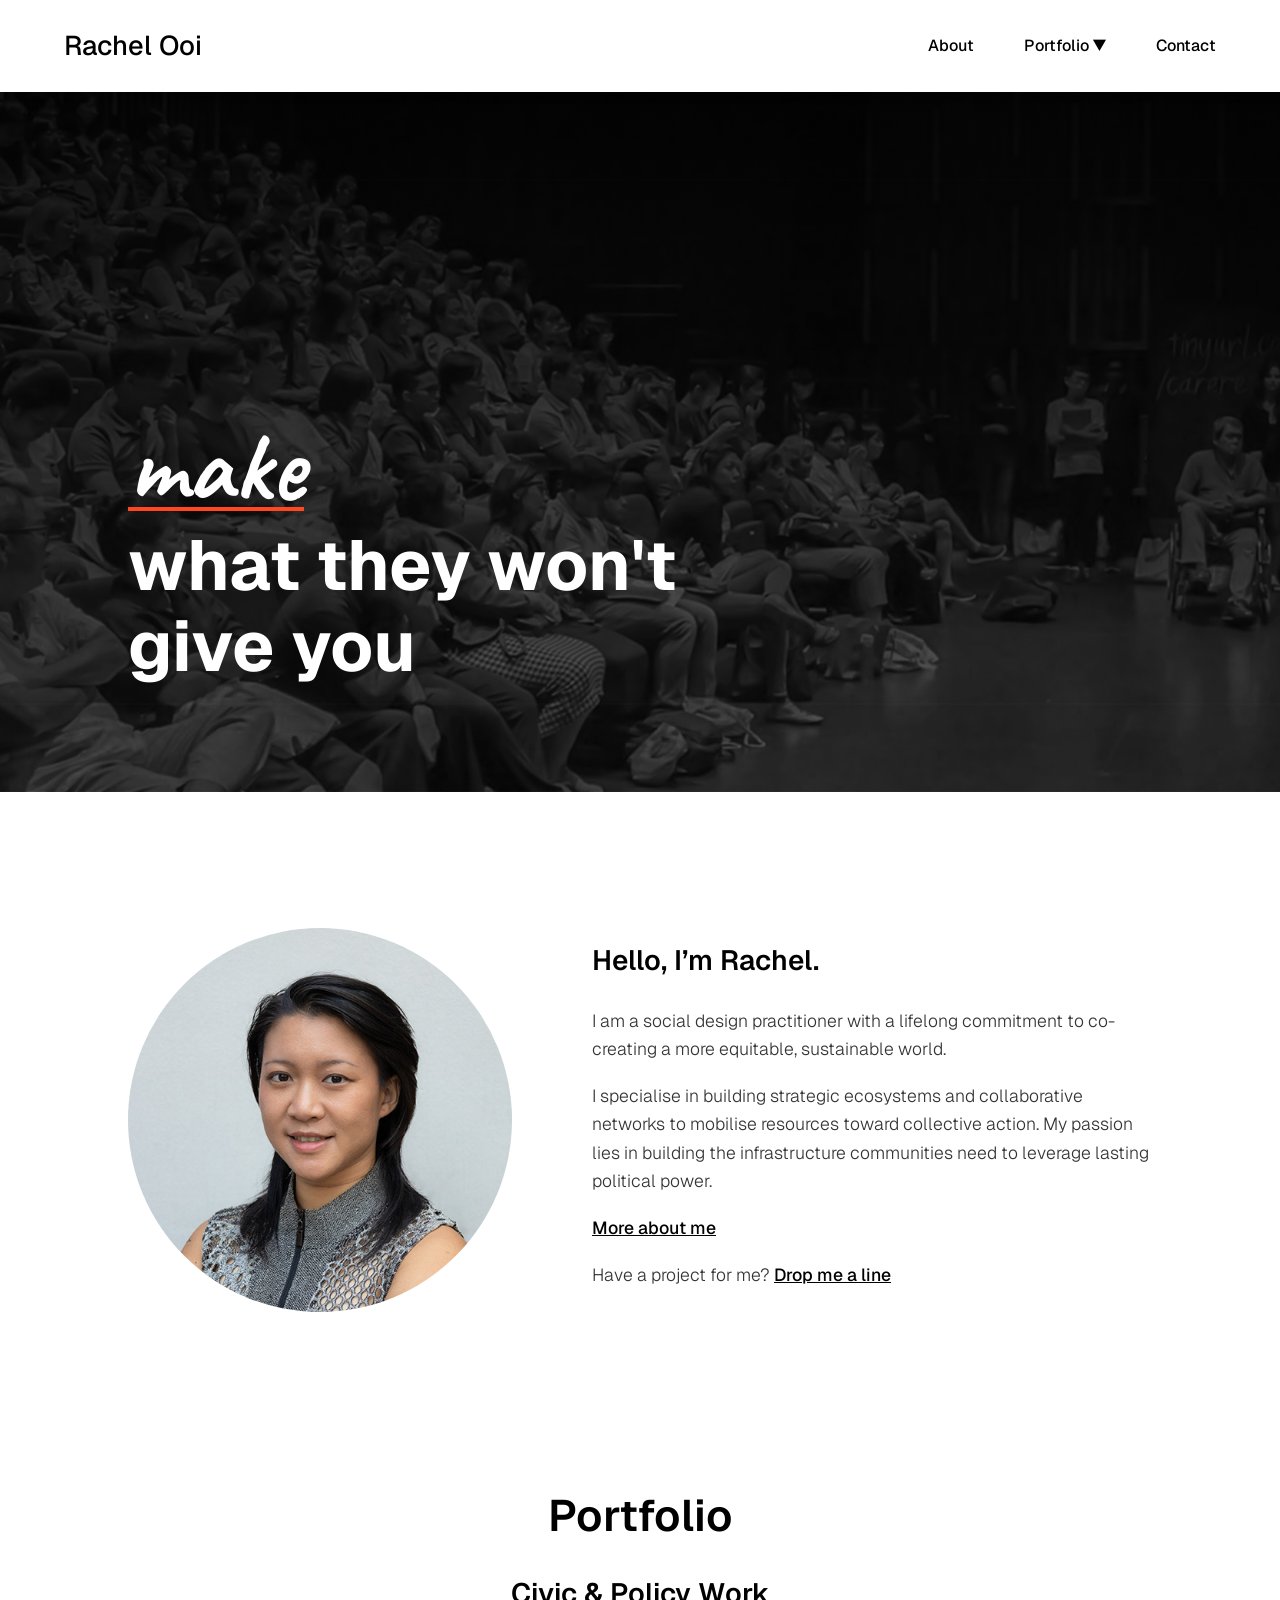
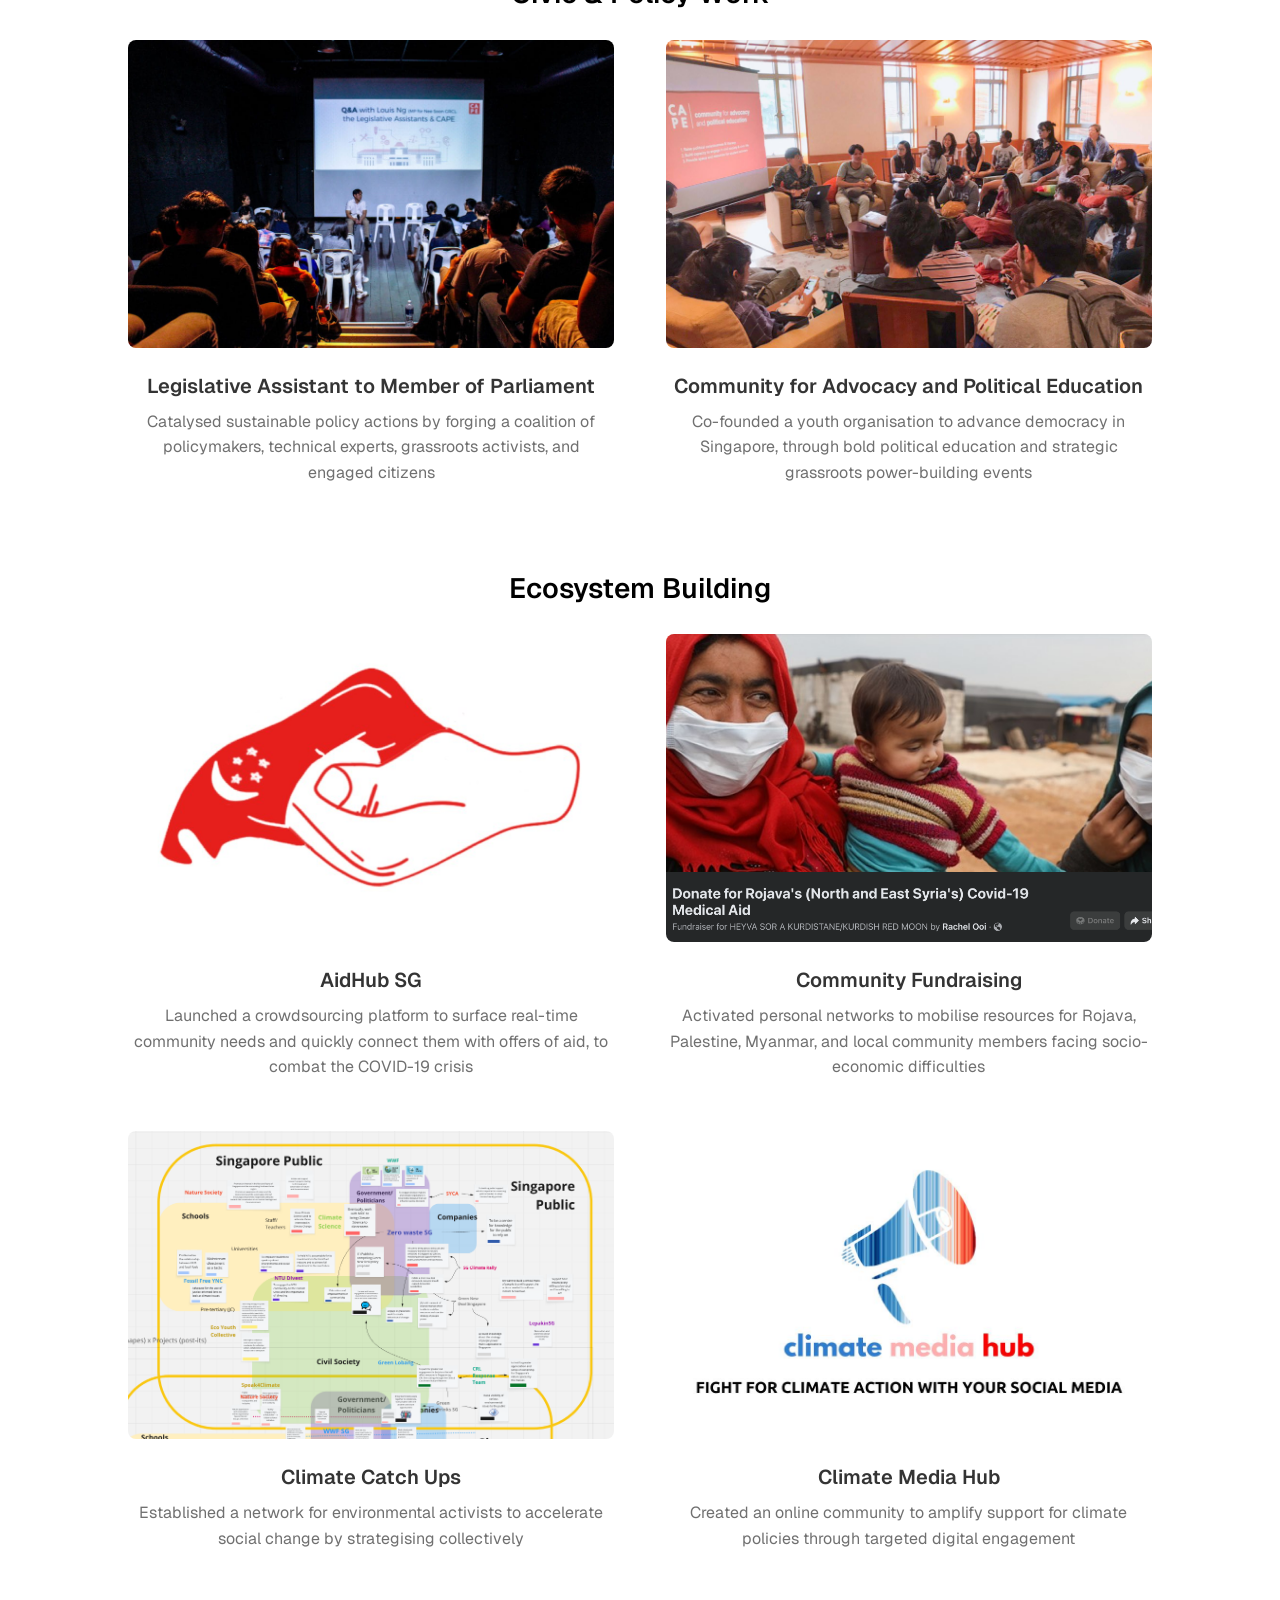
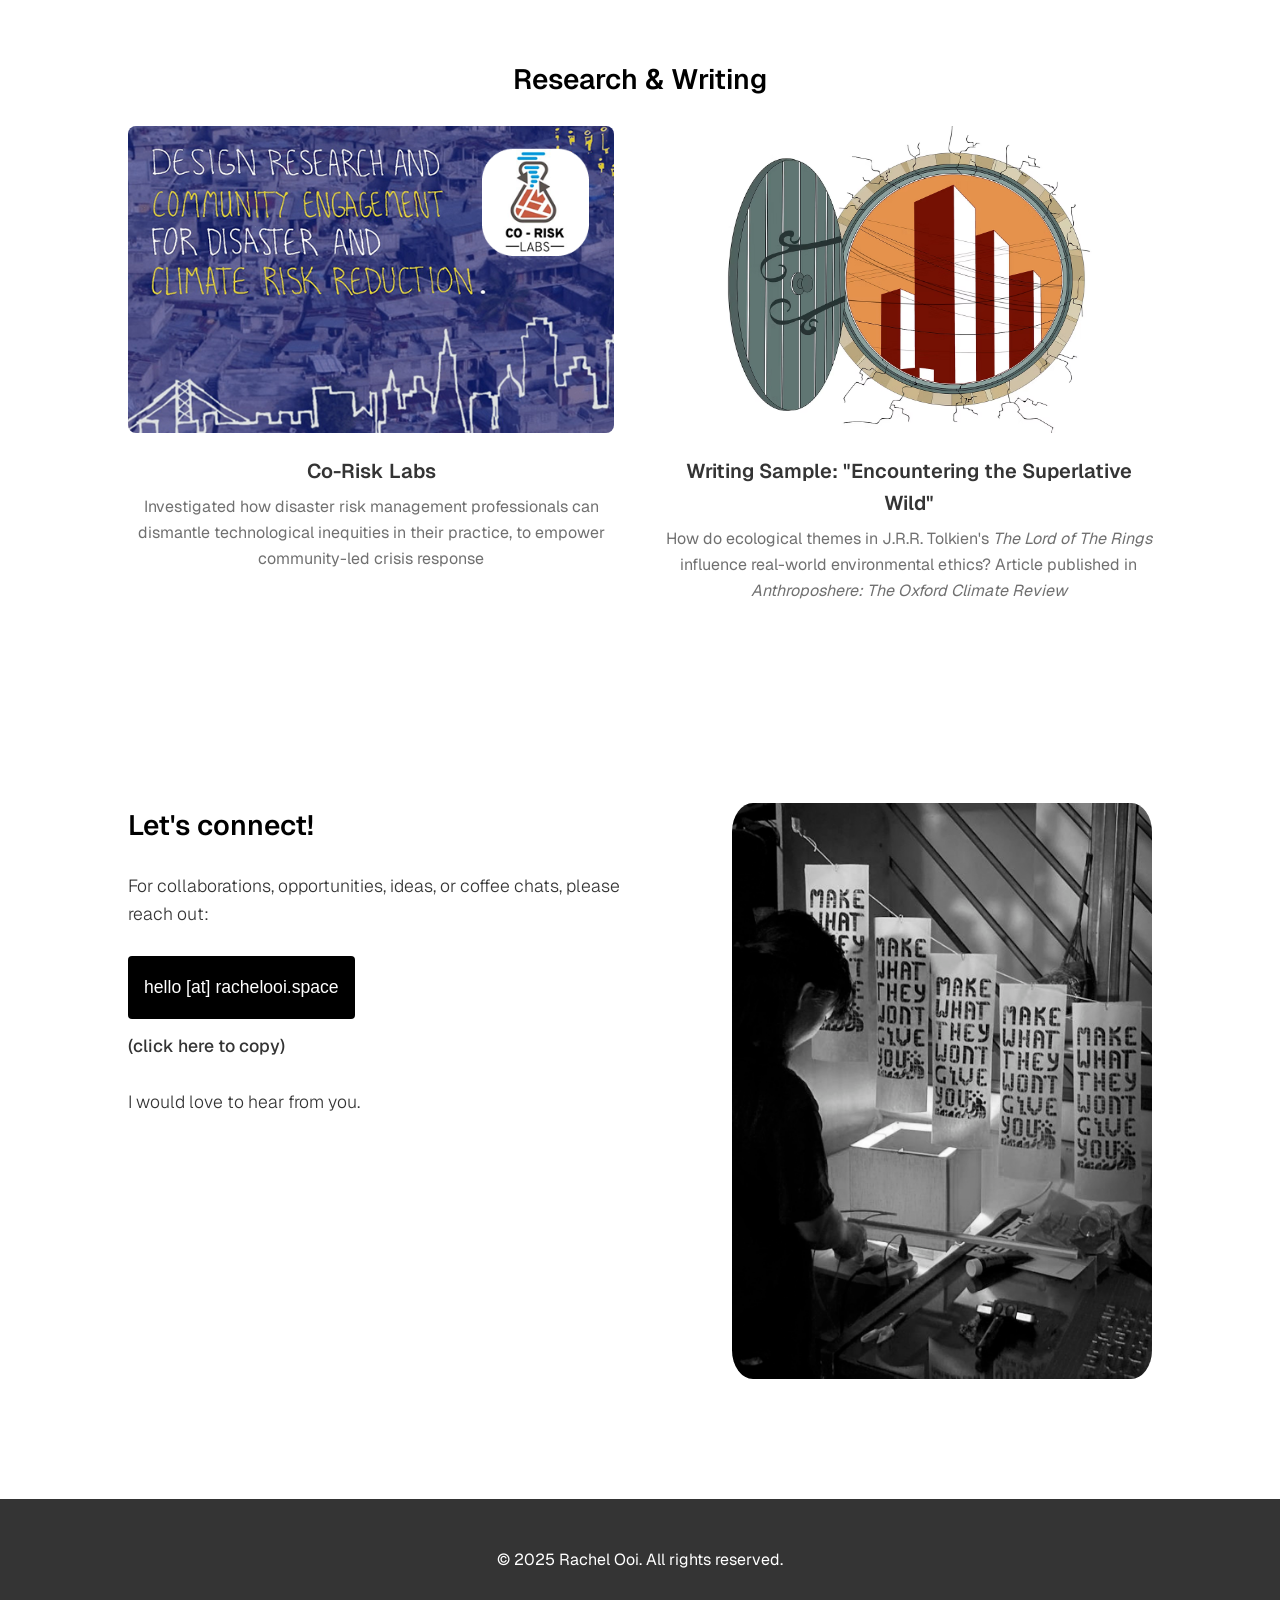
==== commit a0ca8f29: "remove construction overlay" ====
--- a/index.html
+++ b/index.html
@@ -72,14 +72,6 @@
                     <div class="project-item">
                         <a href="aidhub.html" class="project-link coming-soon">
                             <img src="Assets/Mutual Aid Hub SG/aidhub_logo.png" alt="screenshot of an online site listing aid initiatives, with buttons to submit initiatives and filter listings by category" class="project-img">
-                            <!--Under Construction-->
-                            <div class="construction-overlay">
-                                <div class="construction-content">
-                                    <span class="cone-icon">🚧</span>
-                                    <div class="construction-text">COMING SOON</div>
-                                    <div class="sub-text">page under construction</div>
-                                </div>
-                            </div>    
                             <div class="project-name">AidHub SG</div>
                             <div class="project-byline">Launched a crowdsourcing platform to surface real-time community needs and quickly connect them with offers of aid, to combat the COVID-19 crisis</div>
                         </a>
@@ -96,14 +88,6 @@
                     <div class="project-item">
                         <a href="climatecatchups.html" class="project-link">
                             <img src="Assets/Climate Catch Ups/Screenshot_cropped - Miro.png" alt="screenshot of an ecosystem mapping exercise for Singapore's environmental advocacy organisations" class="project-img">
-                            <!--Under Construction-->
-                            <div class="construction-overlay">
-                                <div class="construction-content">
-                                    <span class="cone-icon">🚧</span>
-                                    <div class="construction-text">COMING SOON</div>
-                                    <div class="sub-text">page under construction</div>
-                                </div>
-                            </div>    
                             <div class="project-name">Climate Catch Ups</div>
                             <div class="project-byline">Established a network for environmental activists to accelerate social change by strategising collectively</div>
                         </a>
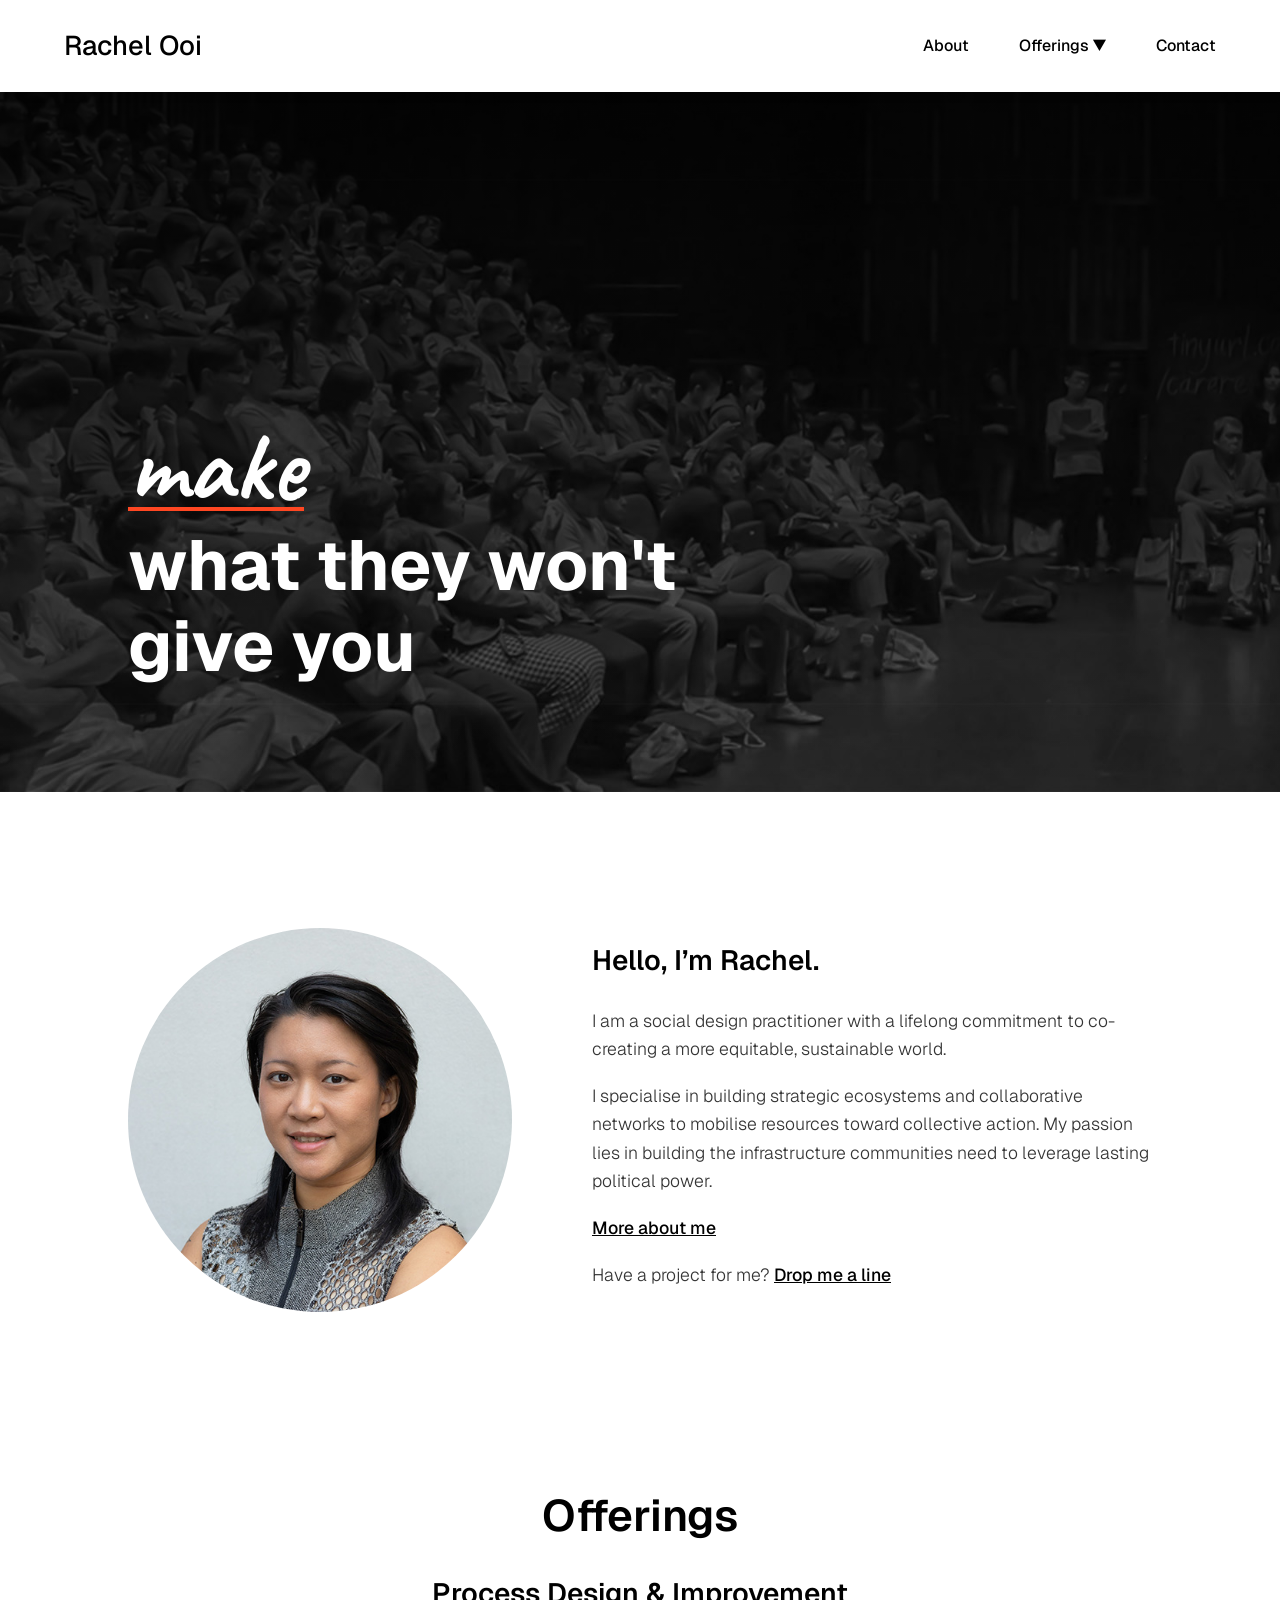
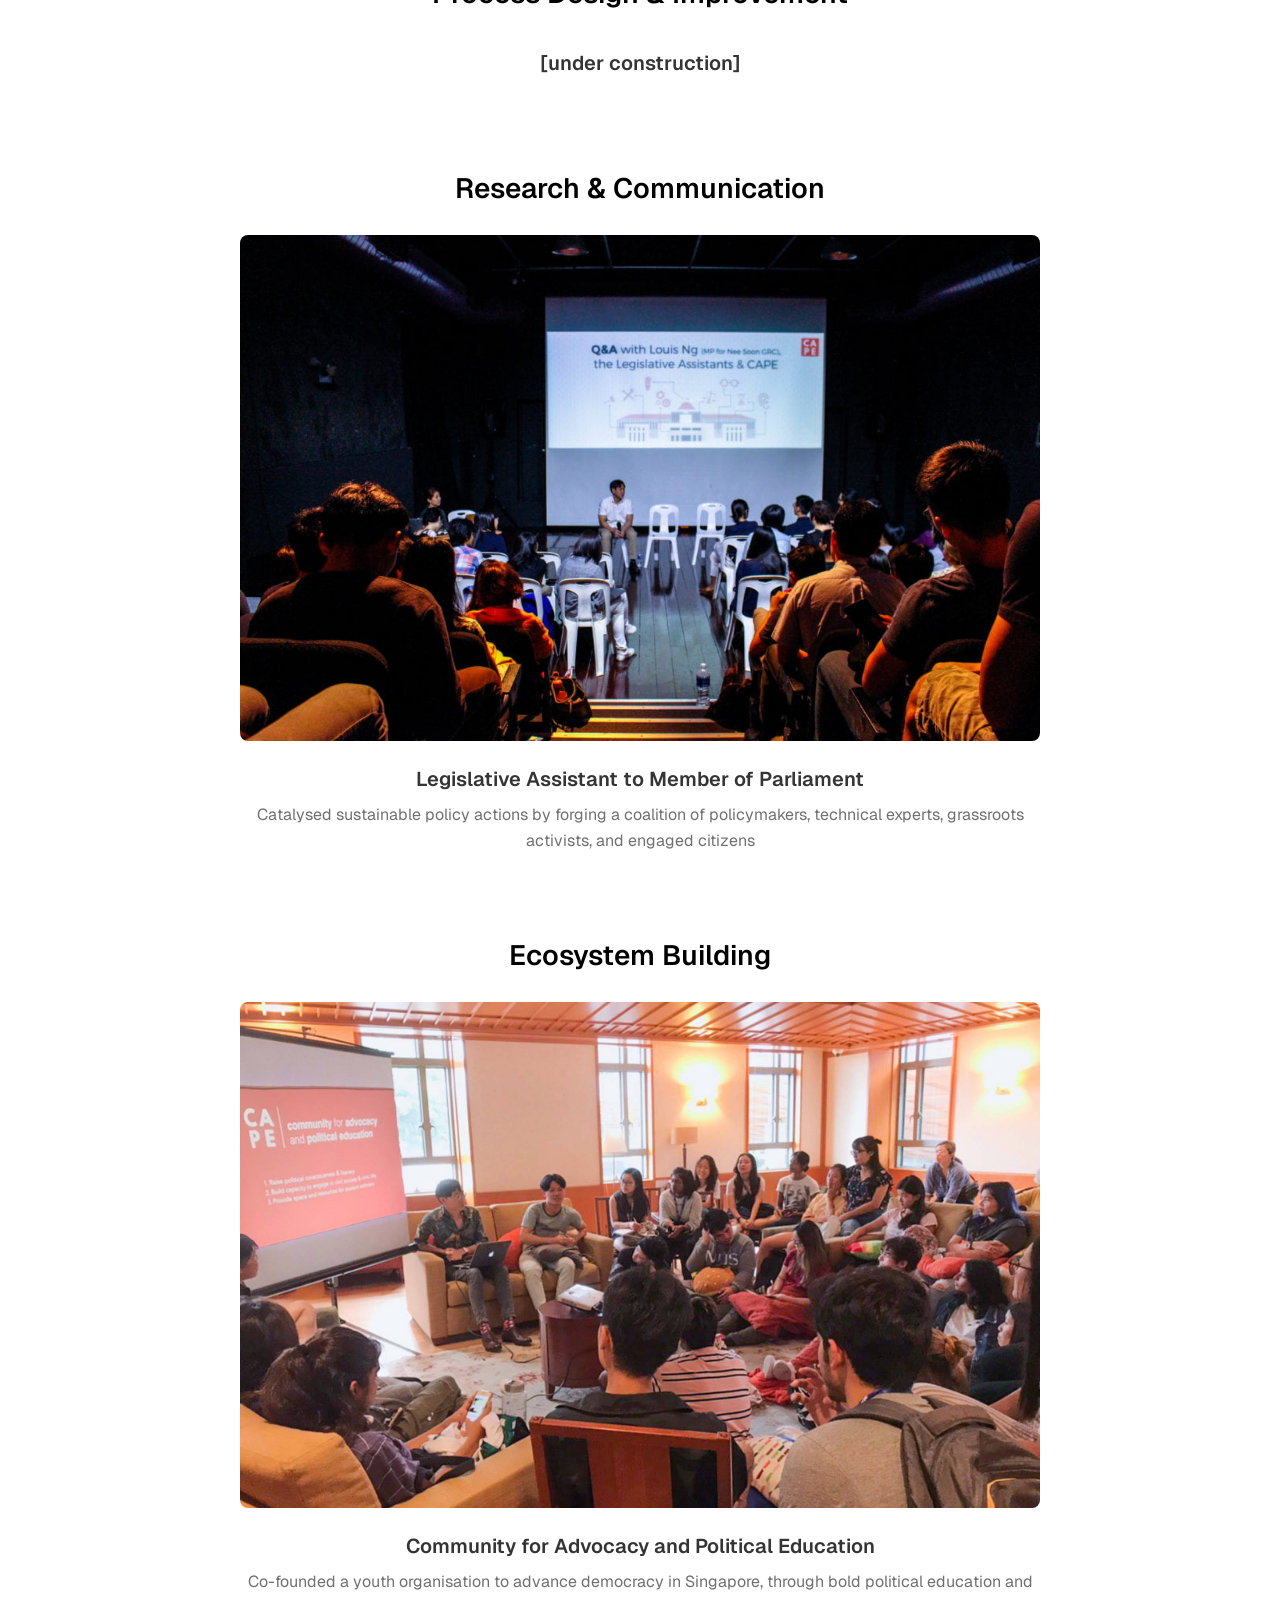
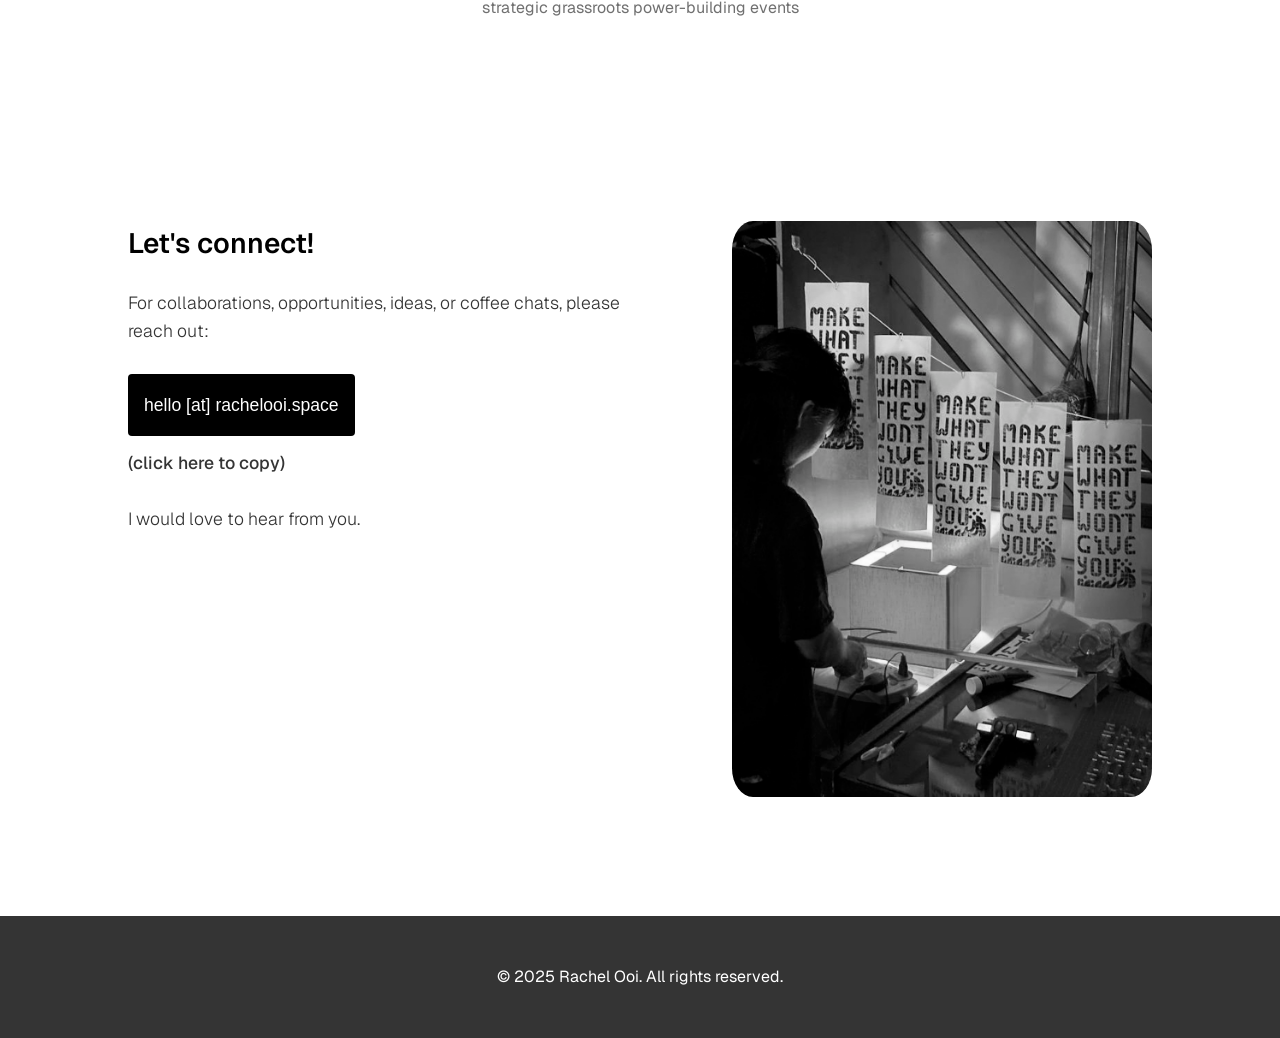
==== commit 31f61de0: "Remove content Hide pages less relevant" ====
--- a/index.html
+++ b/index.html
@@ -40,13 +40,22 @@
         </div>
     </section>
 
+    
     <section class="text-section" id="projects">
-        <div class="content portfolio-box">
-            <h1 id="portfolio">Portfolio</h1>
-            <h2 class="project-category" id="civic-policy">Civic & Policy Work</h2>
-
-                <div class="project-box">
-
+        <div class="content offerings-box">
+            <h1 id="offerings">Offerings</h1>
+            <h2 class="project-category" id="process-design-improvement">Process Design & Improvement</h2>
+
+                <div class="project-box">
+
+                    <div class="project-name">[under construction]</div>
+                    
+                </div>
+
+            <h2 class="project-category" id="research-communication">Research & Communication</h2>
+
+                <div class="project-box">
+                    
                     <div class="project-item">
                         <a href="la.html" class="project-link">
                             <img src="Assets/LA/Jan 2018-Parliament 101.jpeg" alt="a packed auditorium with a man seated at the front. The slides behind him say'Q&A with Louis Ng (MP for Nee Soon GRC), the Legislative Assistants & CAPE'" class="project-img">
@@ -55,6 +64,12 @@
                         </a>
                     </div>
 
+                </div>
+
+            <h2 class="project-category" id="ecosystem-building">Ecosystem Building</h2>
+
+                <div class="project-box">
+                    
                     <div class="project-item">
                         <a href="cape.html" class="project-link">
                             <img src="Assets/CAPE/Sharing session.jpeg" alt="a lounge full of students seated around a projector, the slides introduce 'community for advocacy and political education' and state its mission" class="project-img">
@@ -65,6 +80,12 @@
                     
                 </div>
 
+
+
+
+
+            <!-- Hide projects  
+
             <h2 class="project-category" id="ecosystem-building">Ecosystem Building</h2>
 
                 <div class="project-box">
@@ -123,9 +144,7 @@
                         </a>
                     </div>
 
-                </div>
-
-            <!-- Hide projects  
+
             <h2 class="project-category" id="creative-comms">Creative Communications</h2>
 
                 <div class="project-box">
--- a/style.css
+++ b/style.css
@@ -366,7 +366,7 @@
 }
 
 
-#portfolio {
+#offerings {
     font-weight: 600;
     font-size: clamp(2.75rem, 3vw, 3.5rem);
     text-align: center;
@@ -457,13 +457,14 @@
     display: grid;
     gap: 4vw;
     padding-bottom: 80px;
-    grid-template-columns: 1fr 1fr;
-    grid-auto-rows: 1fr;
+    justify-items: center;
+    /* grid-template-columns: 1fr 1fr;
+    grid-auto-rows: 1fr; */
 }
 
 .project-item {
     min-width: 300px;
-    max-width: 550px;
+    max-width: 800px;
     display: flex;
     border-radius: 8px;
     background: #ffffff;
@@ -966,11 +967,11 @@
         min-width: 200px;
     }
 
-    #portfolio {
+    #offerings {
         text-align: left;
     }
 
-    .portfolio-box {
+    .offerings-box {
         padding-bottom: 2rem;
     }
 
